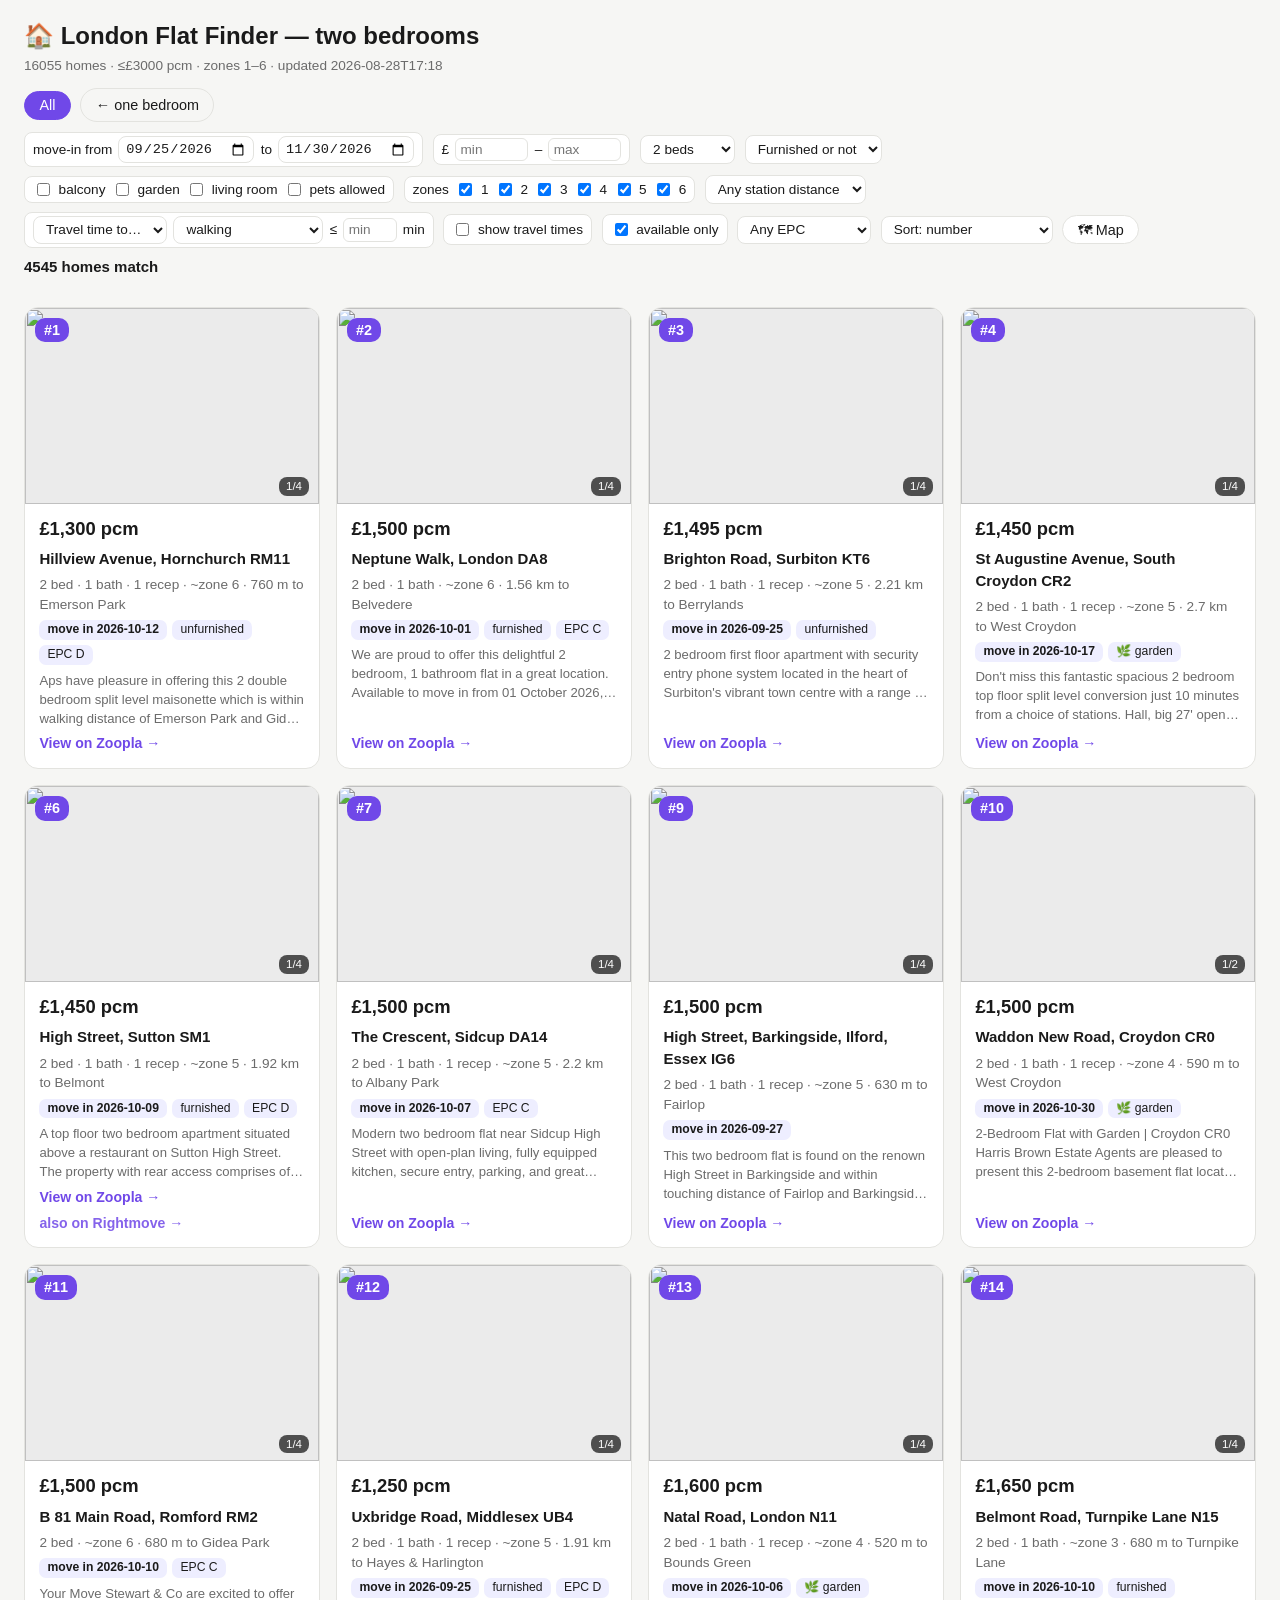
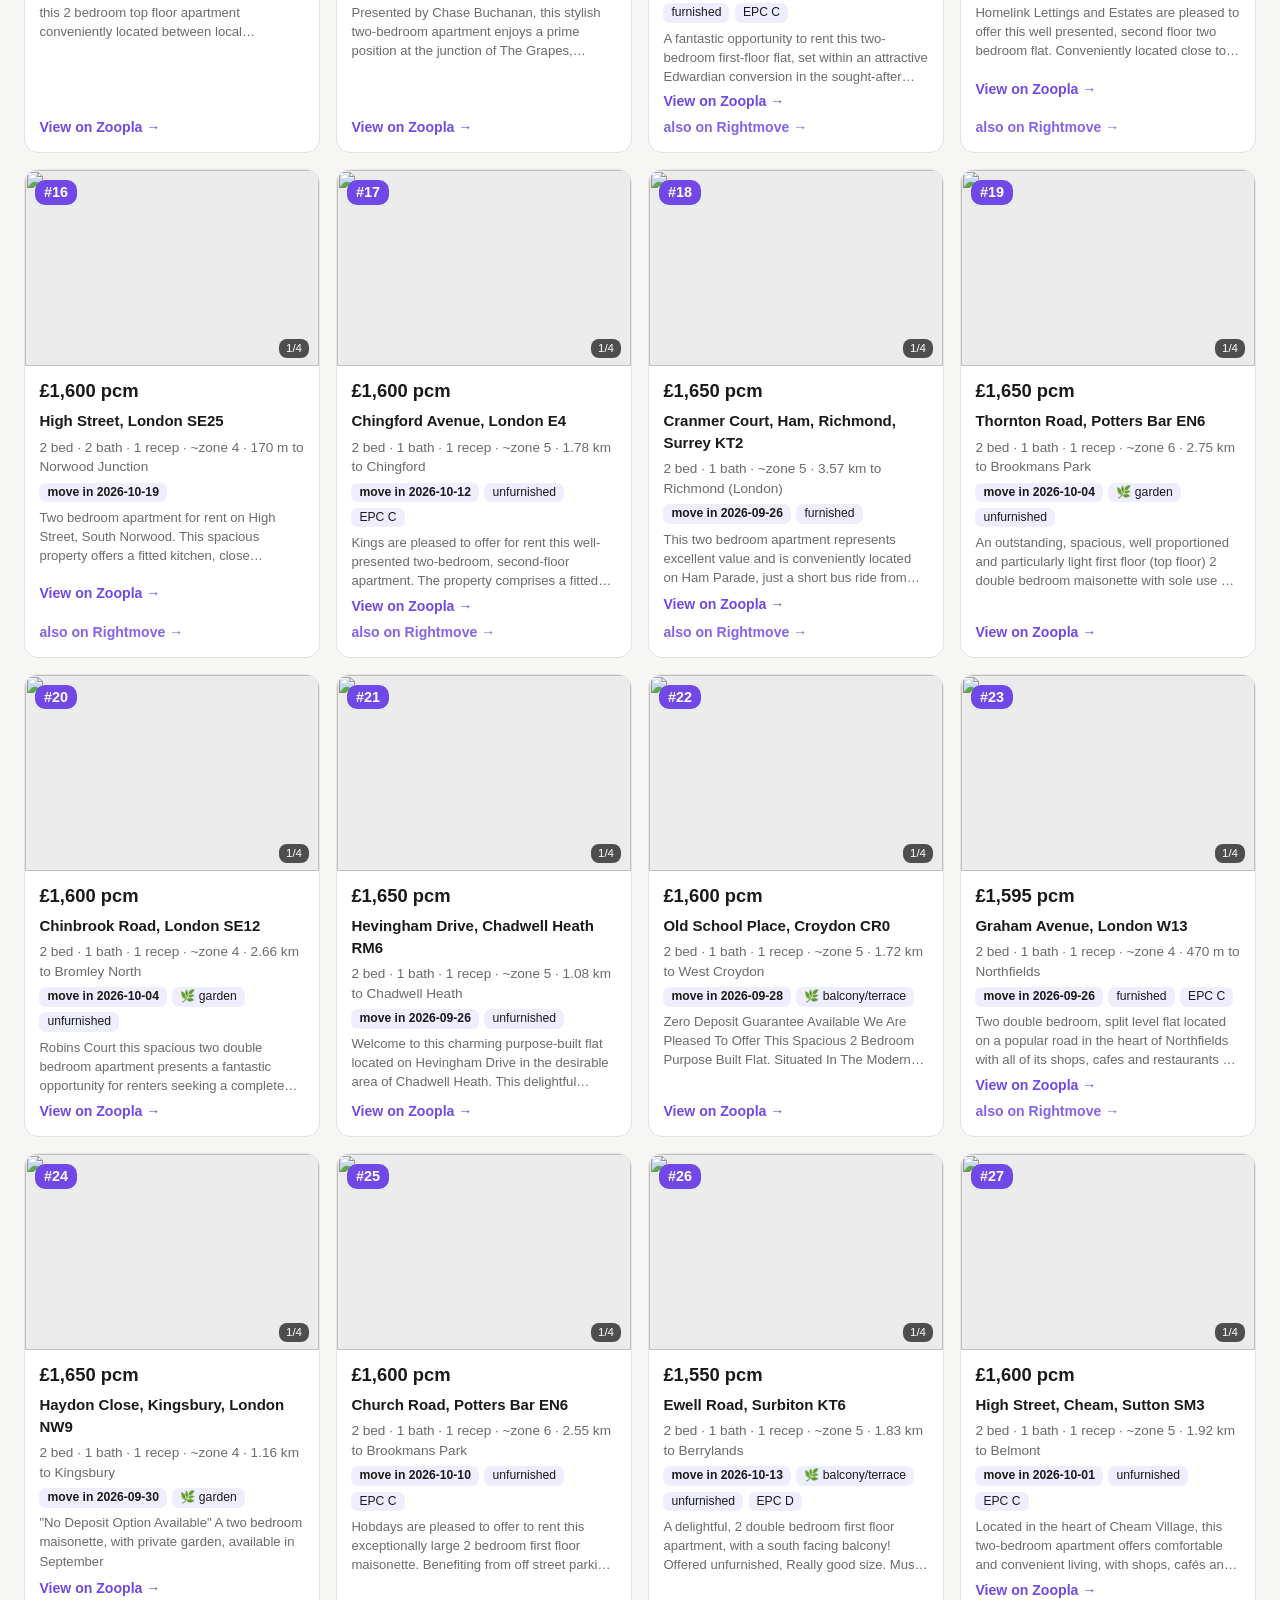
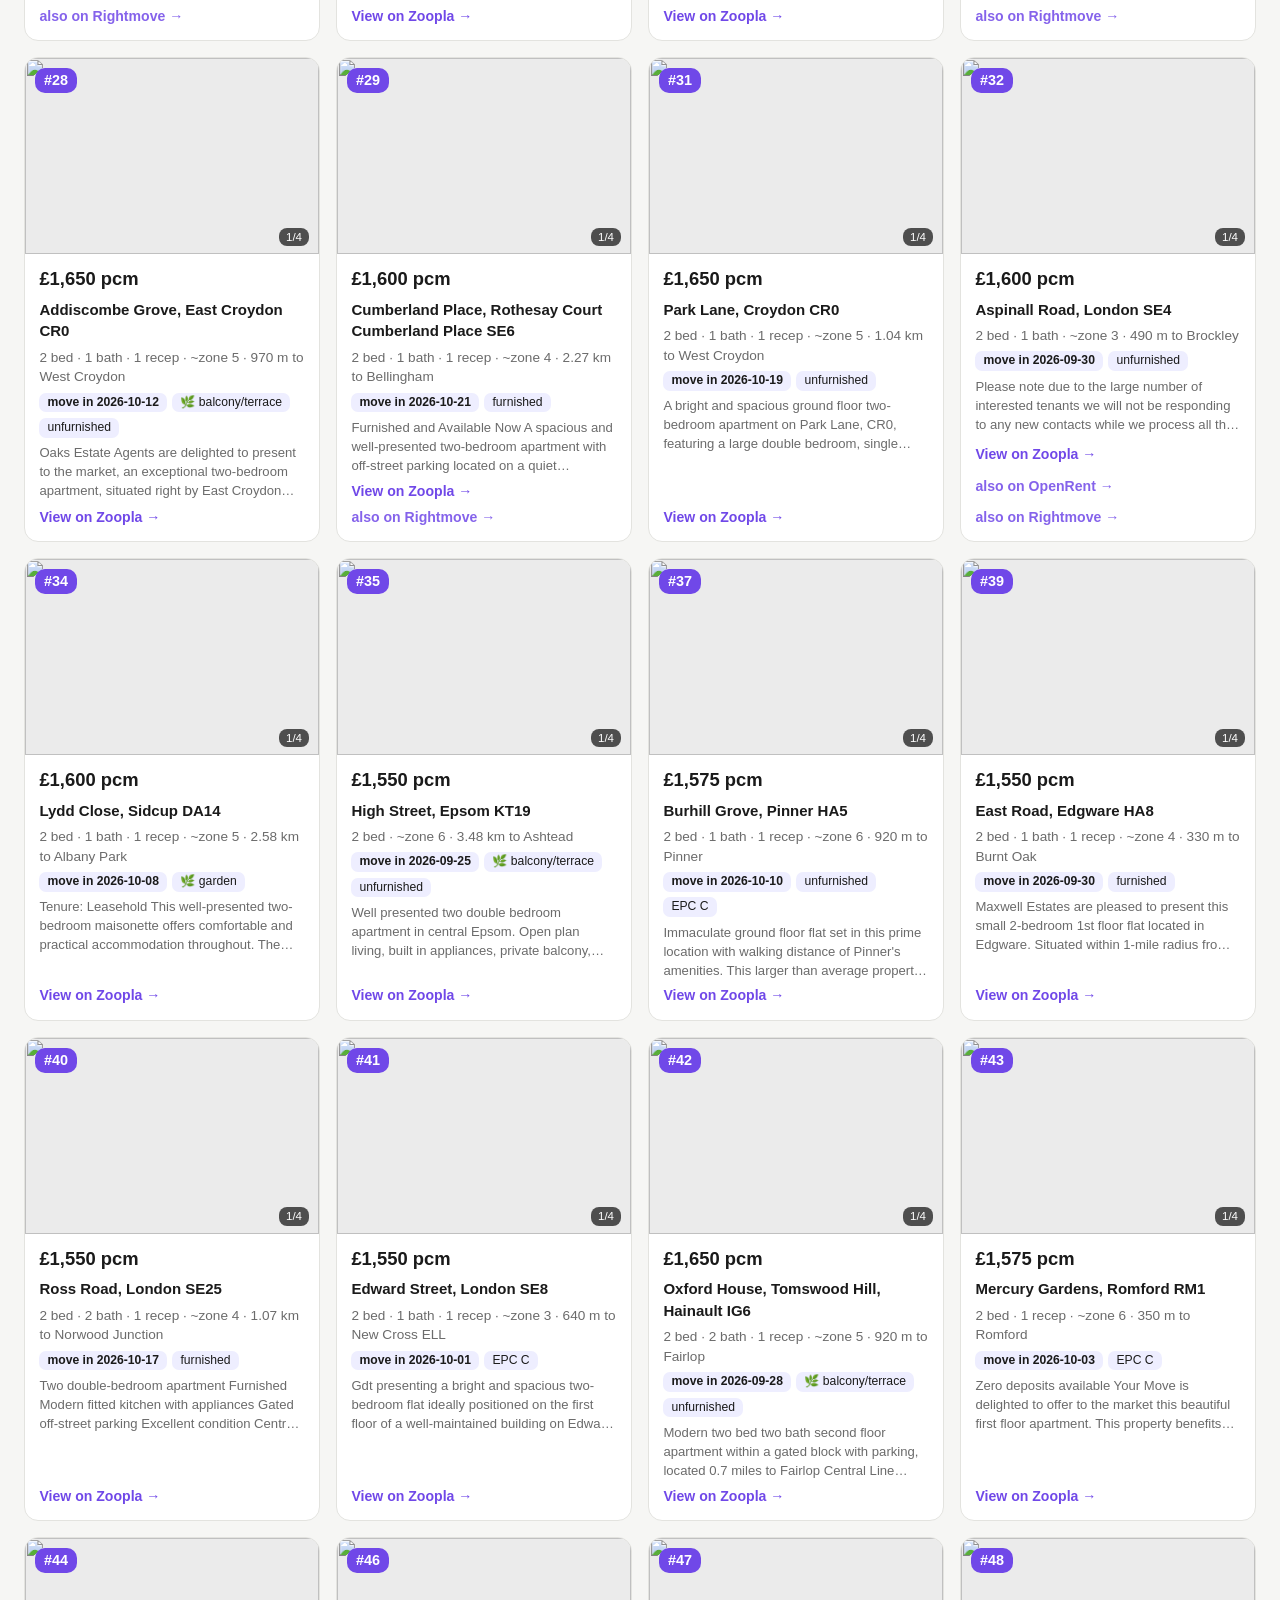
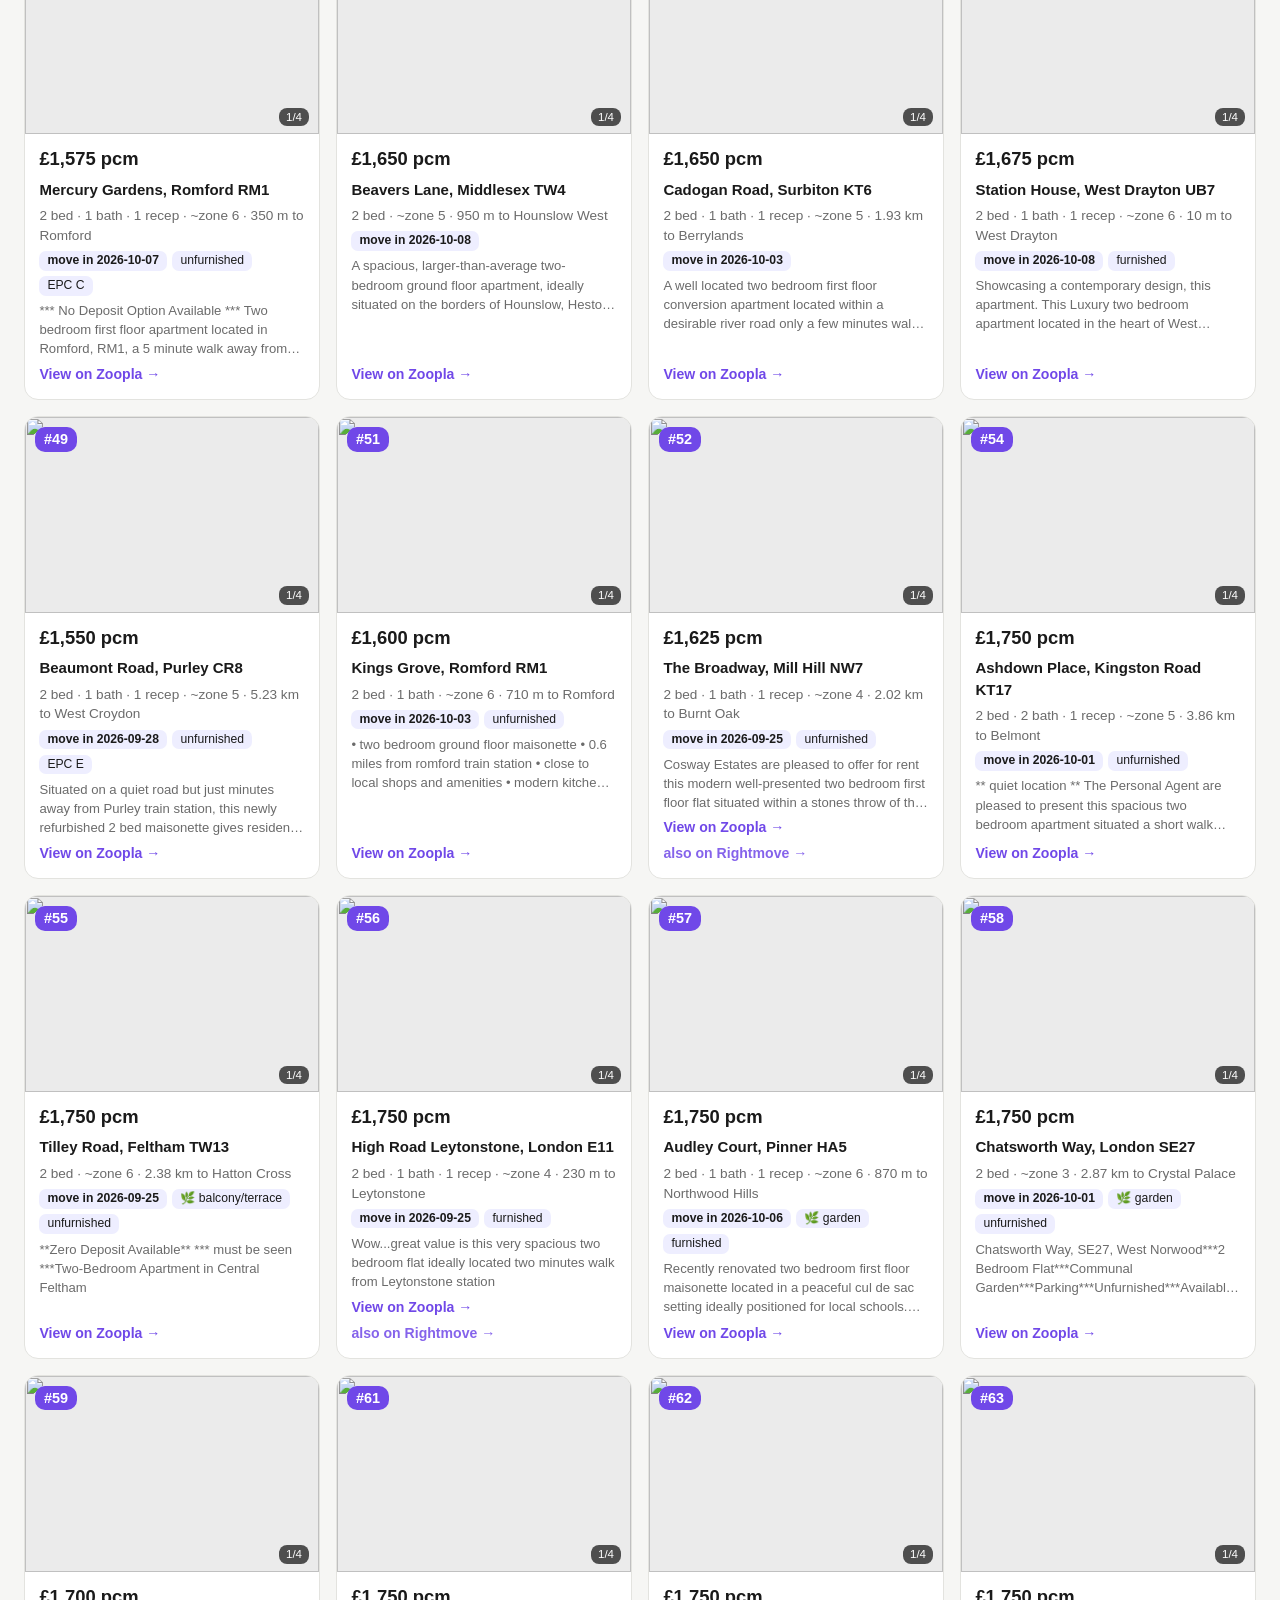
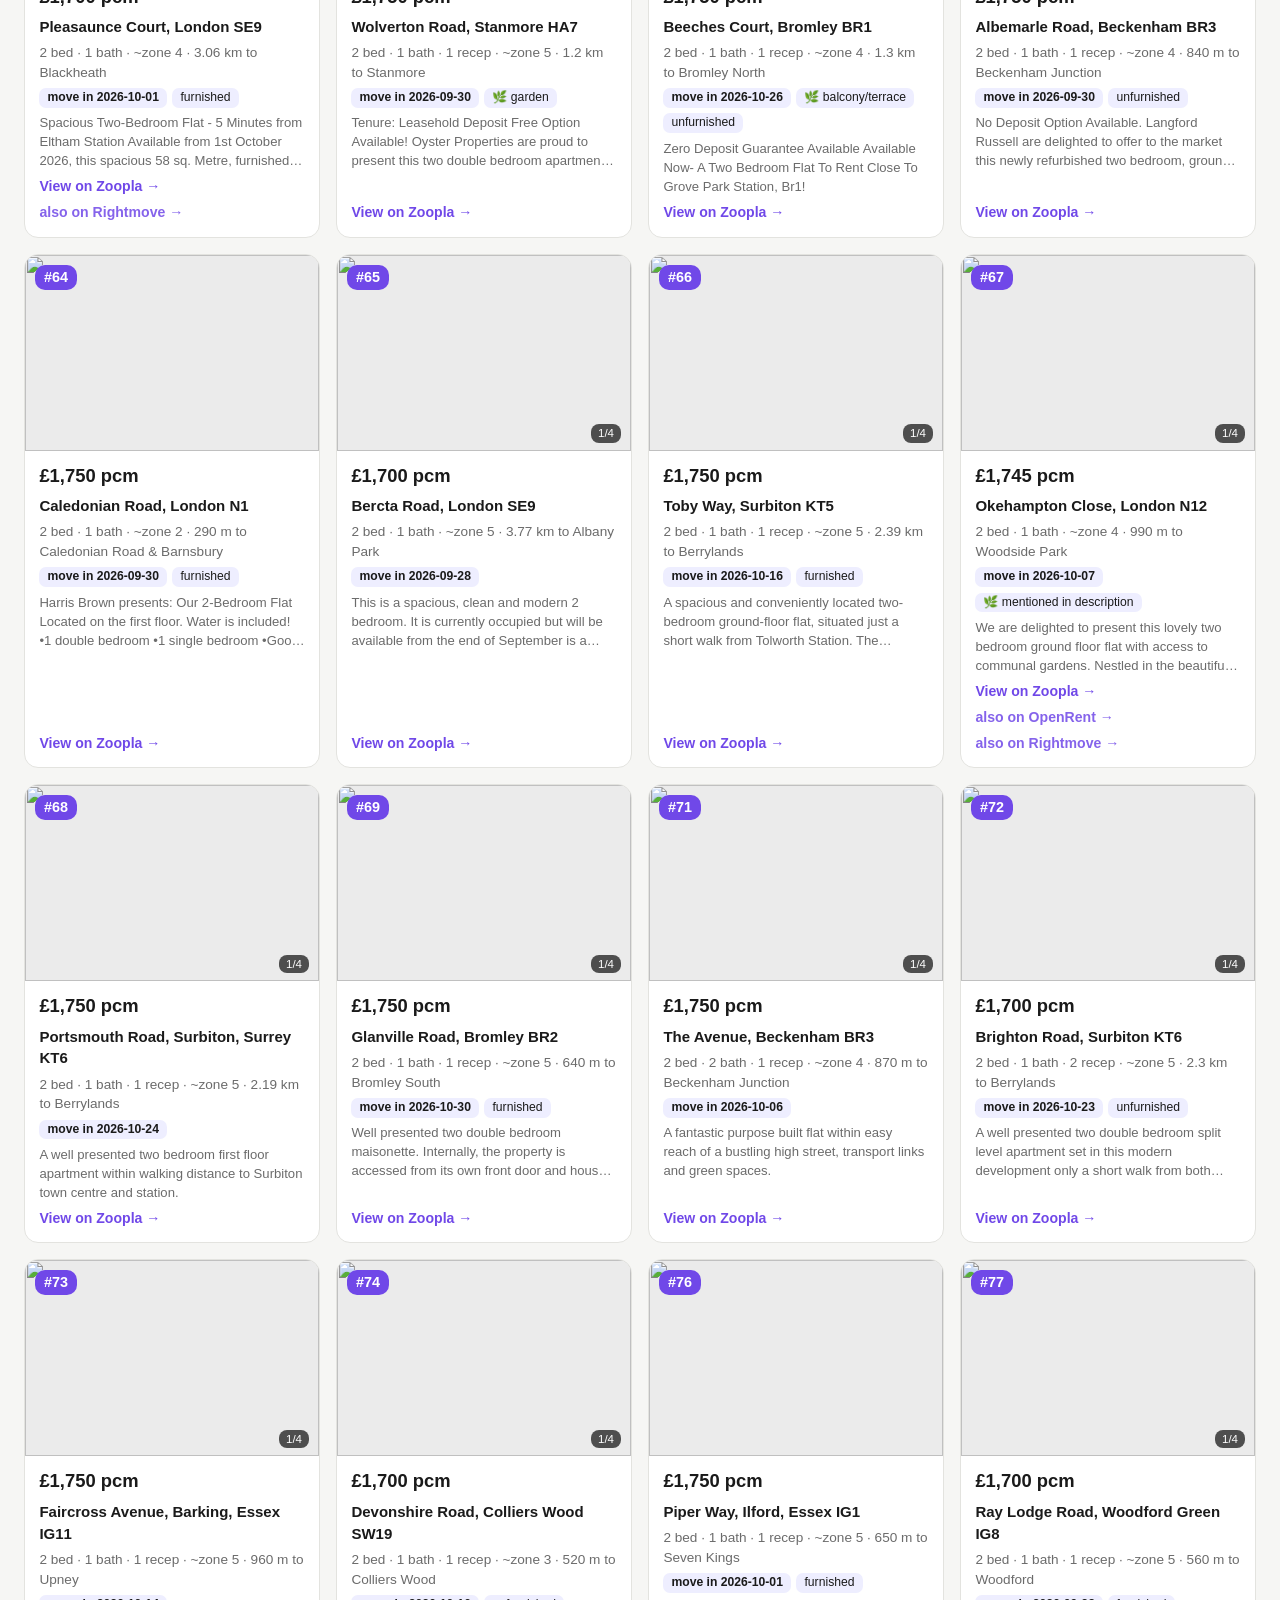
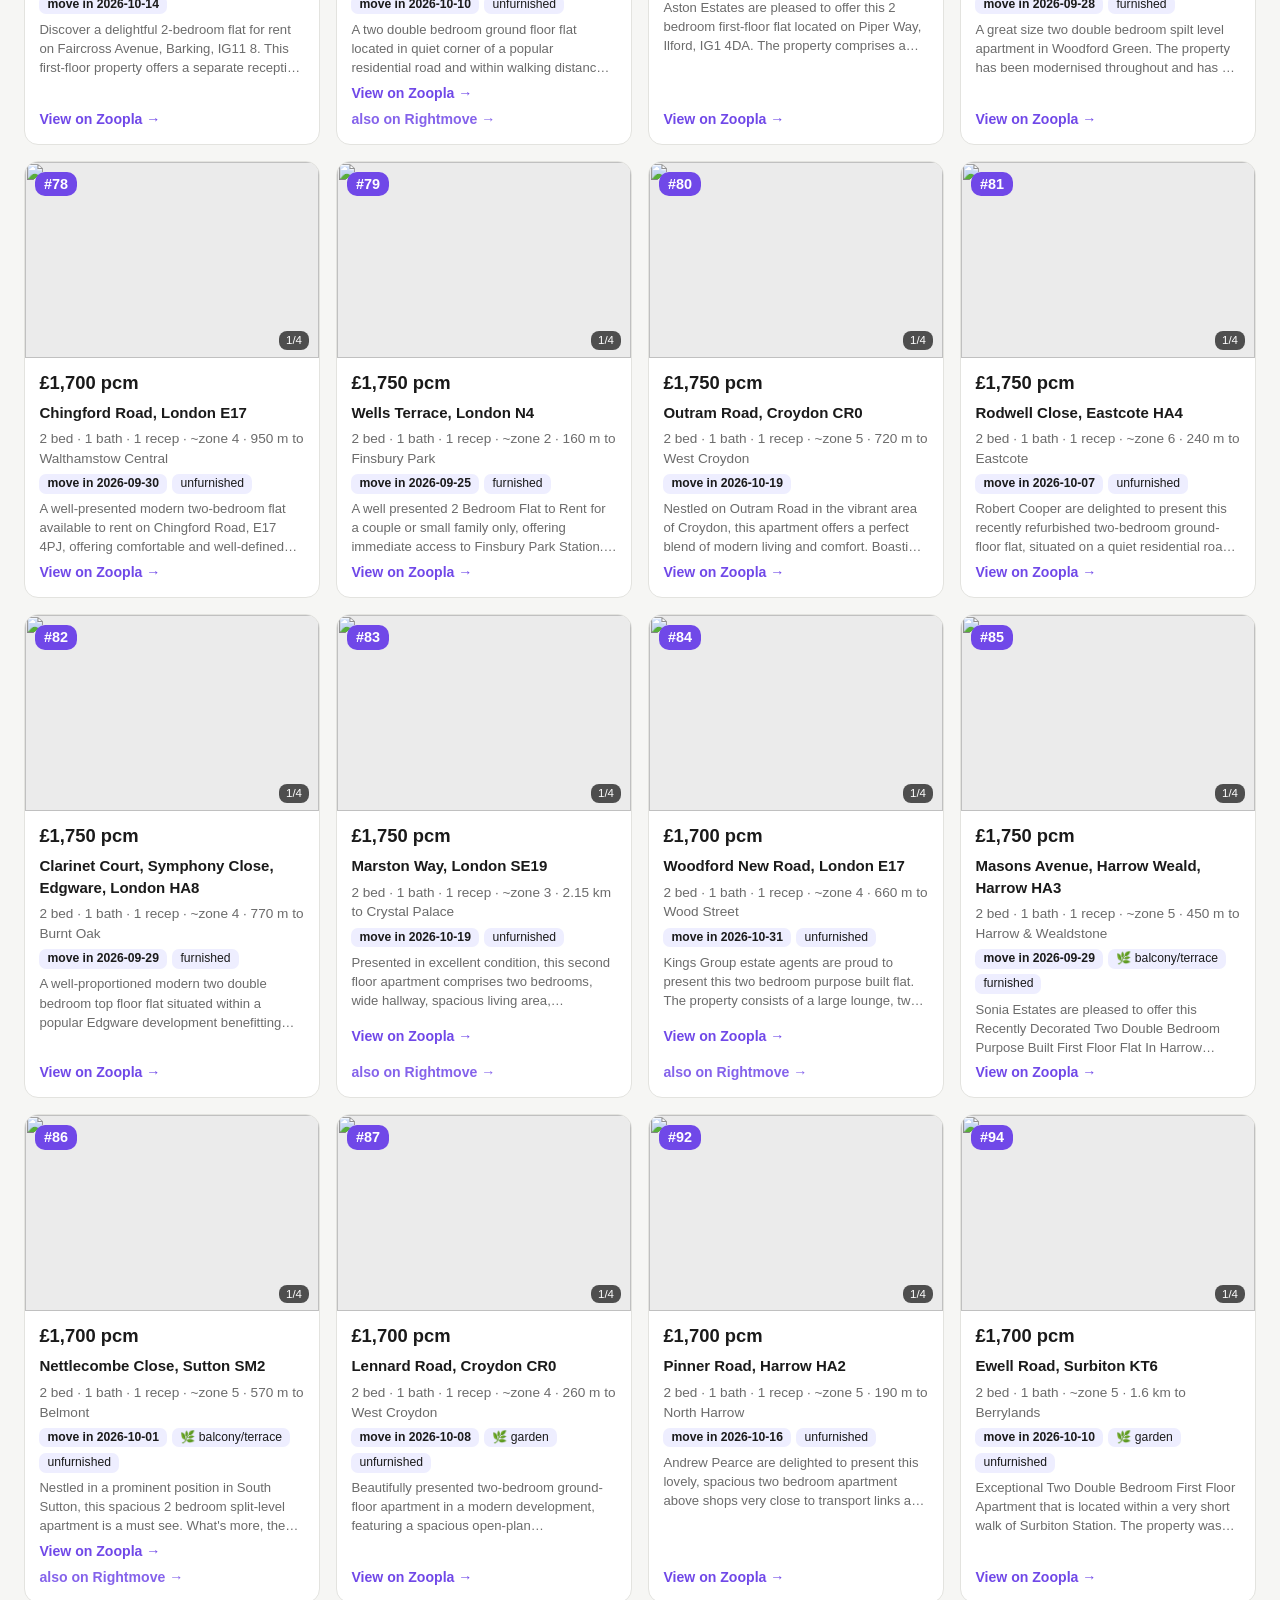
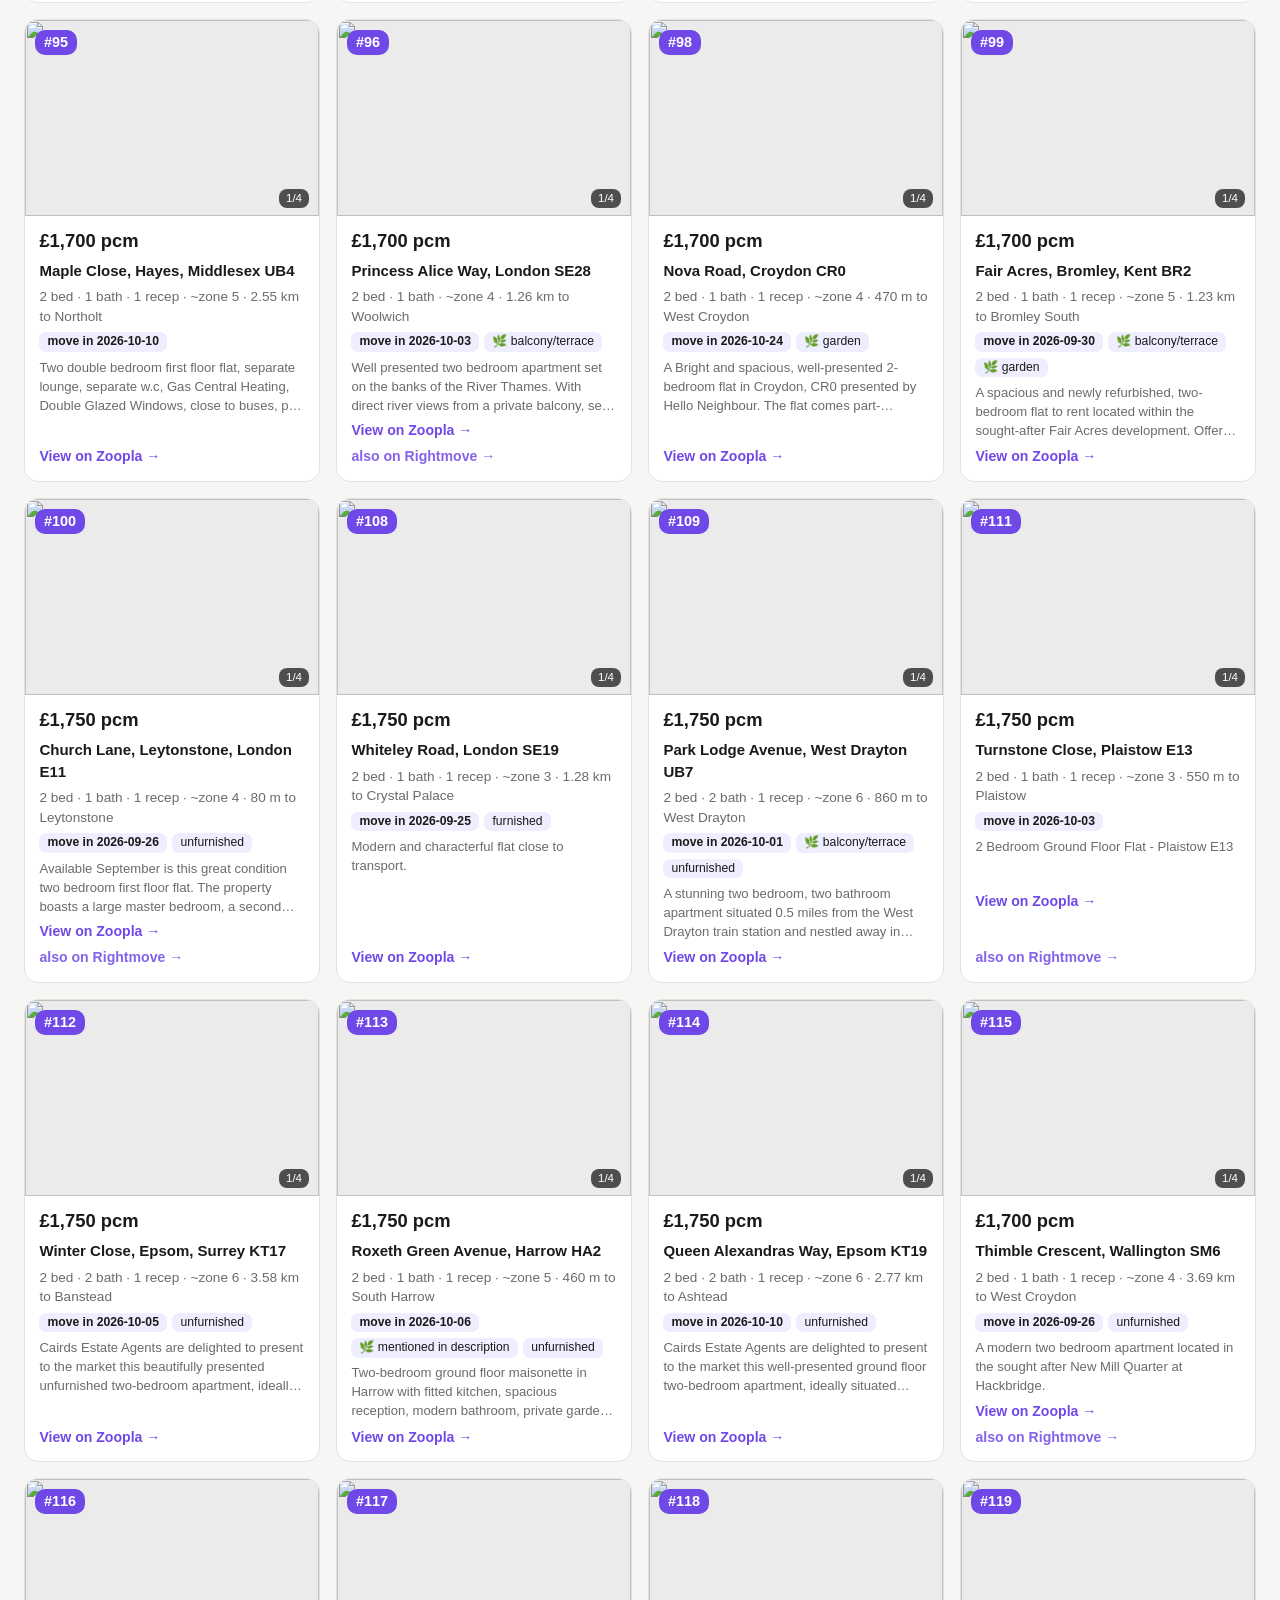
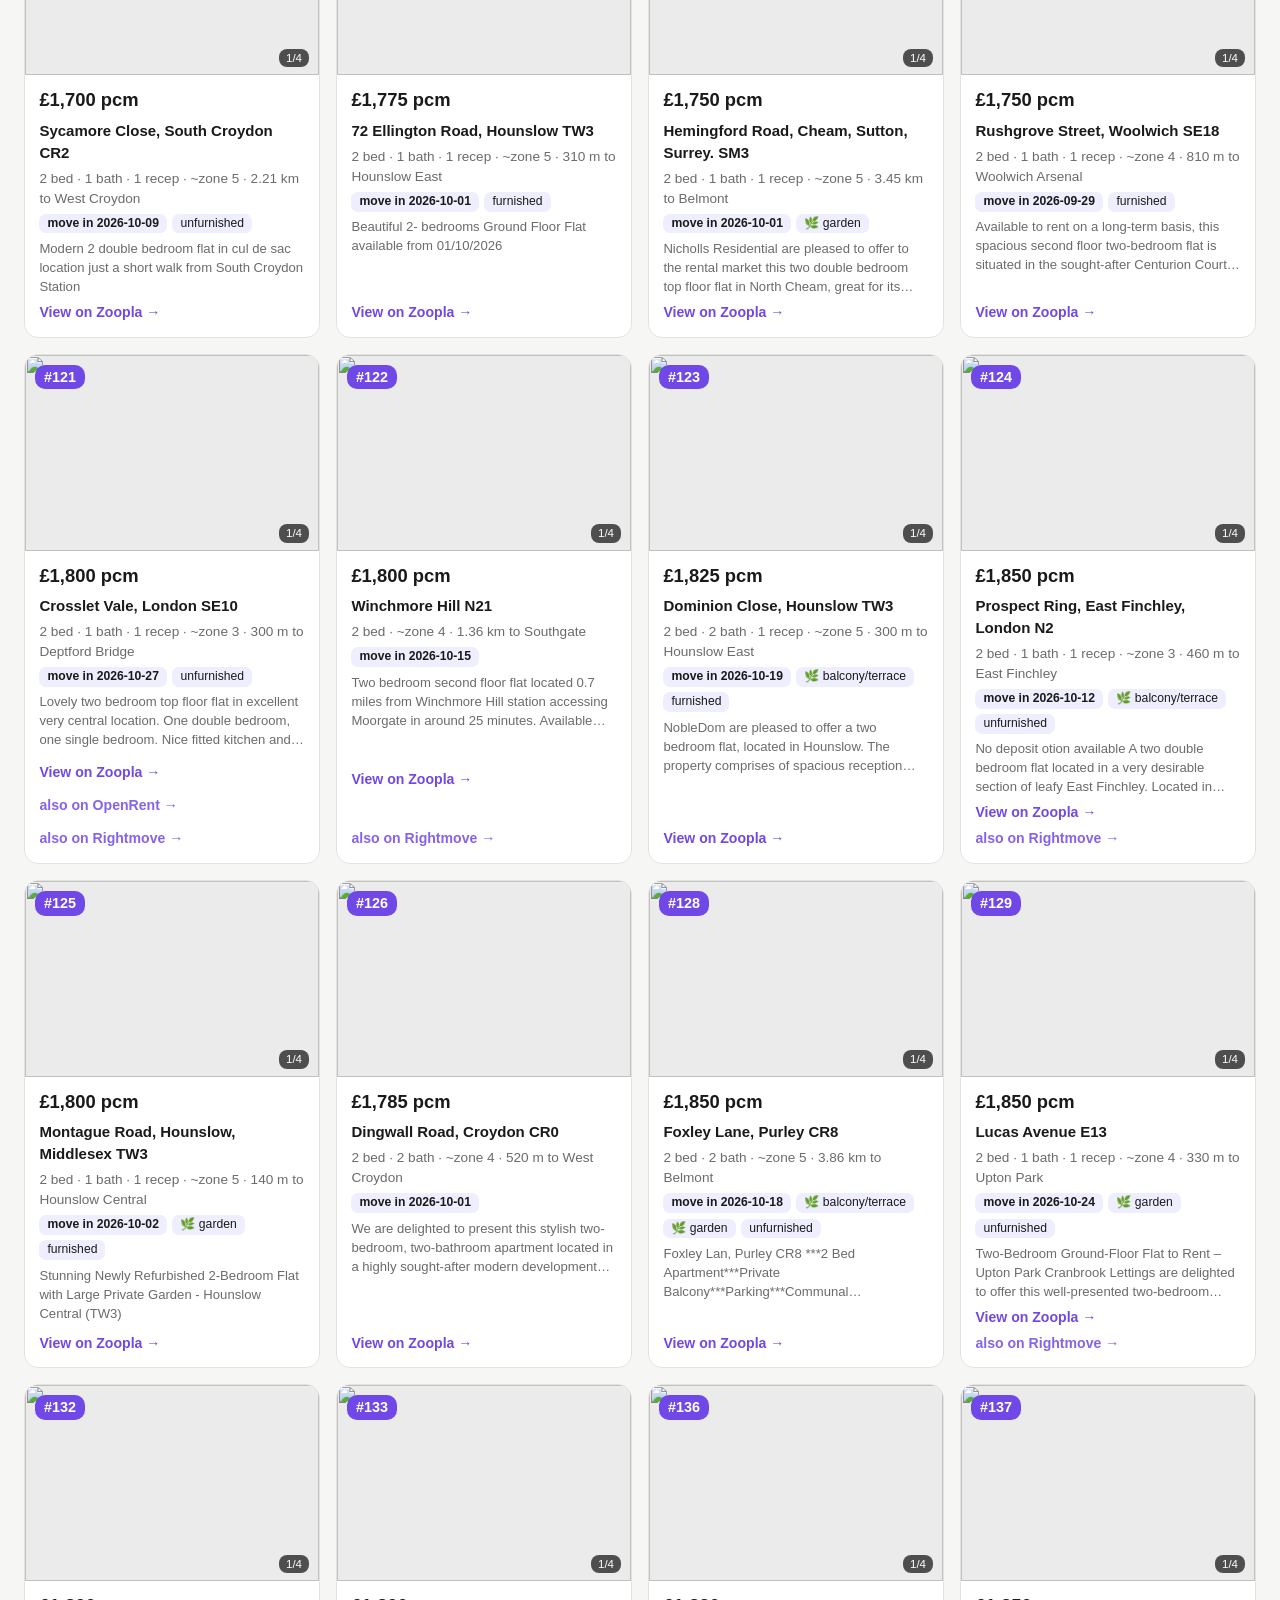
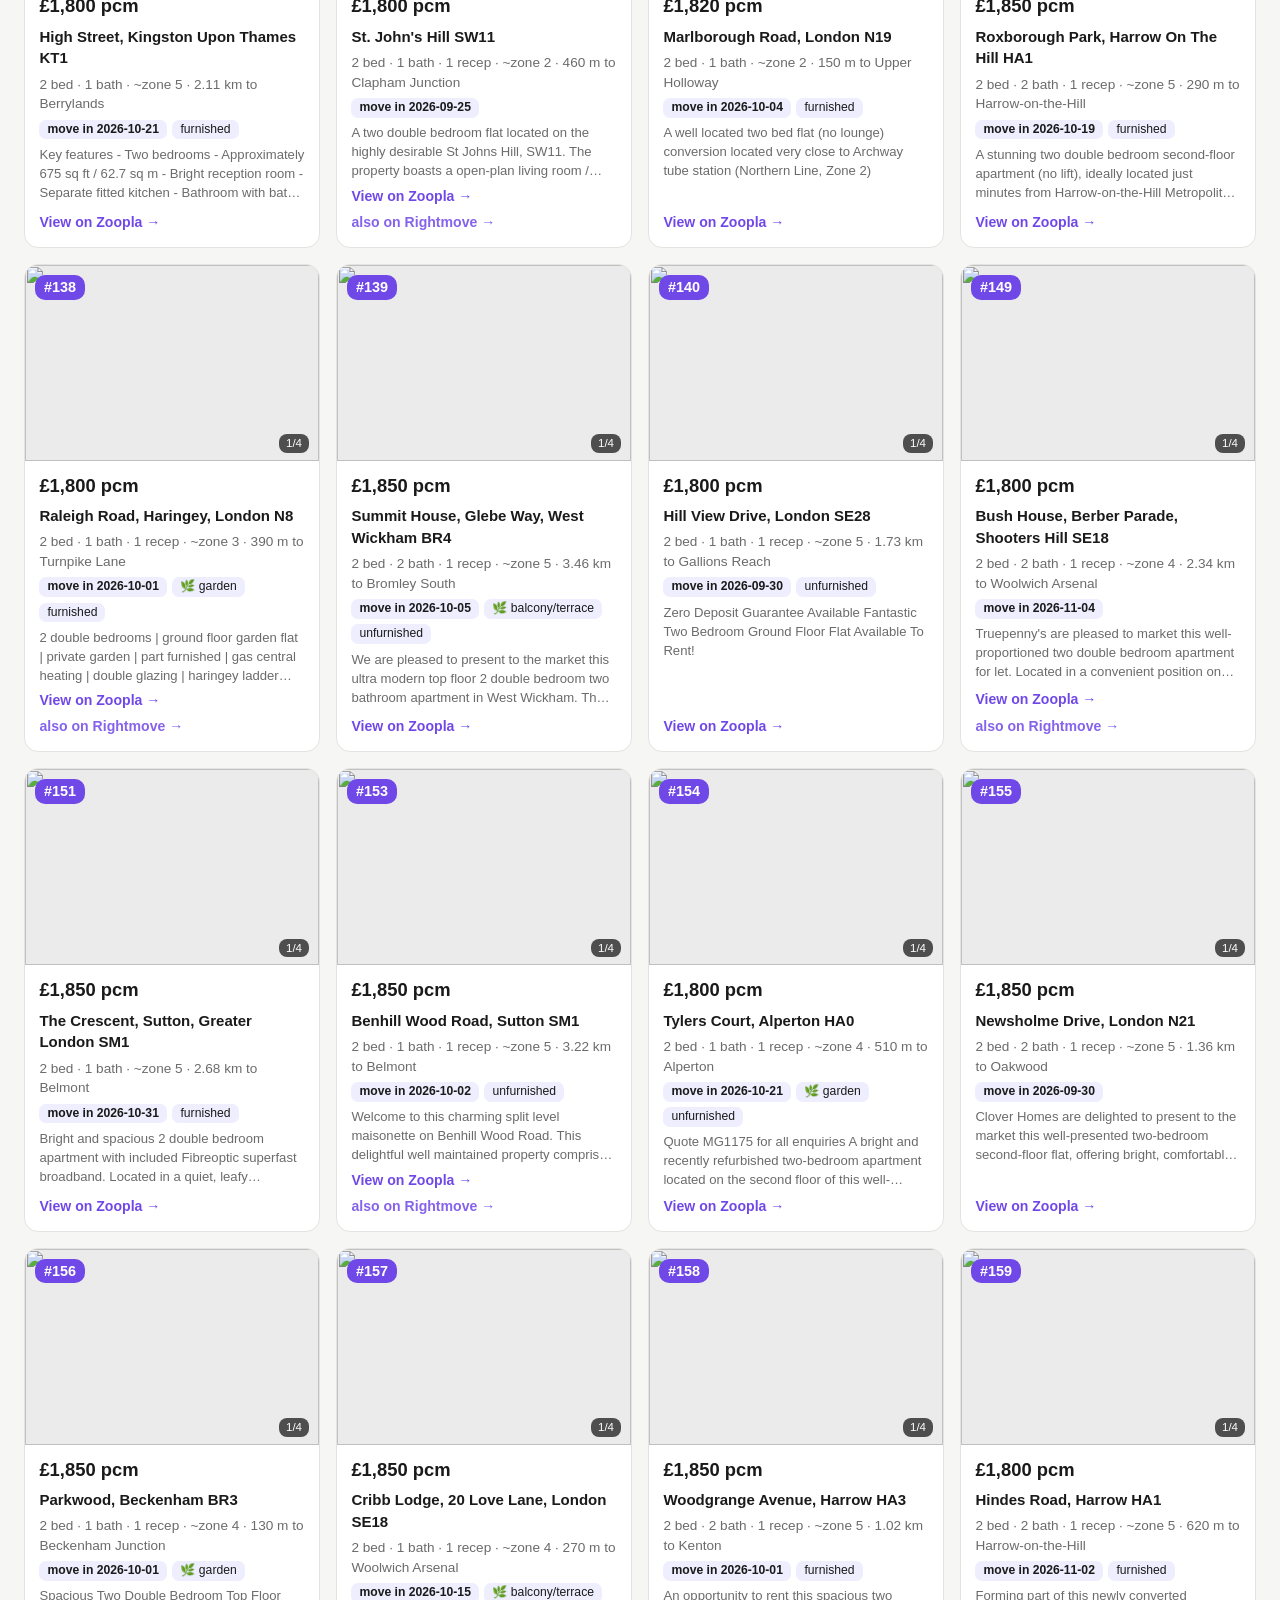
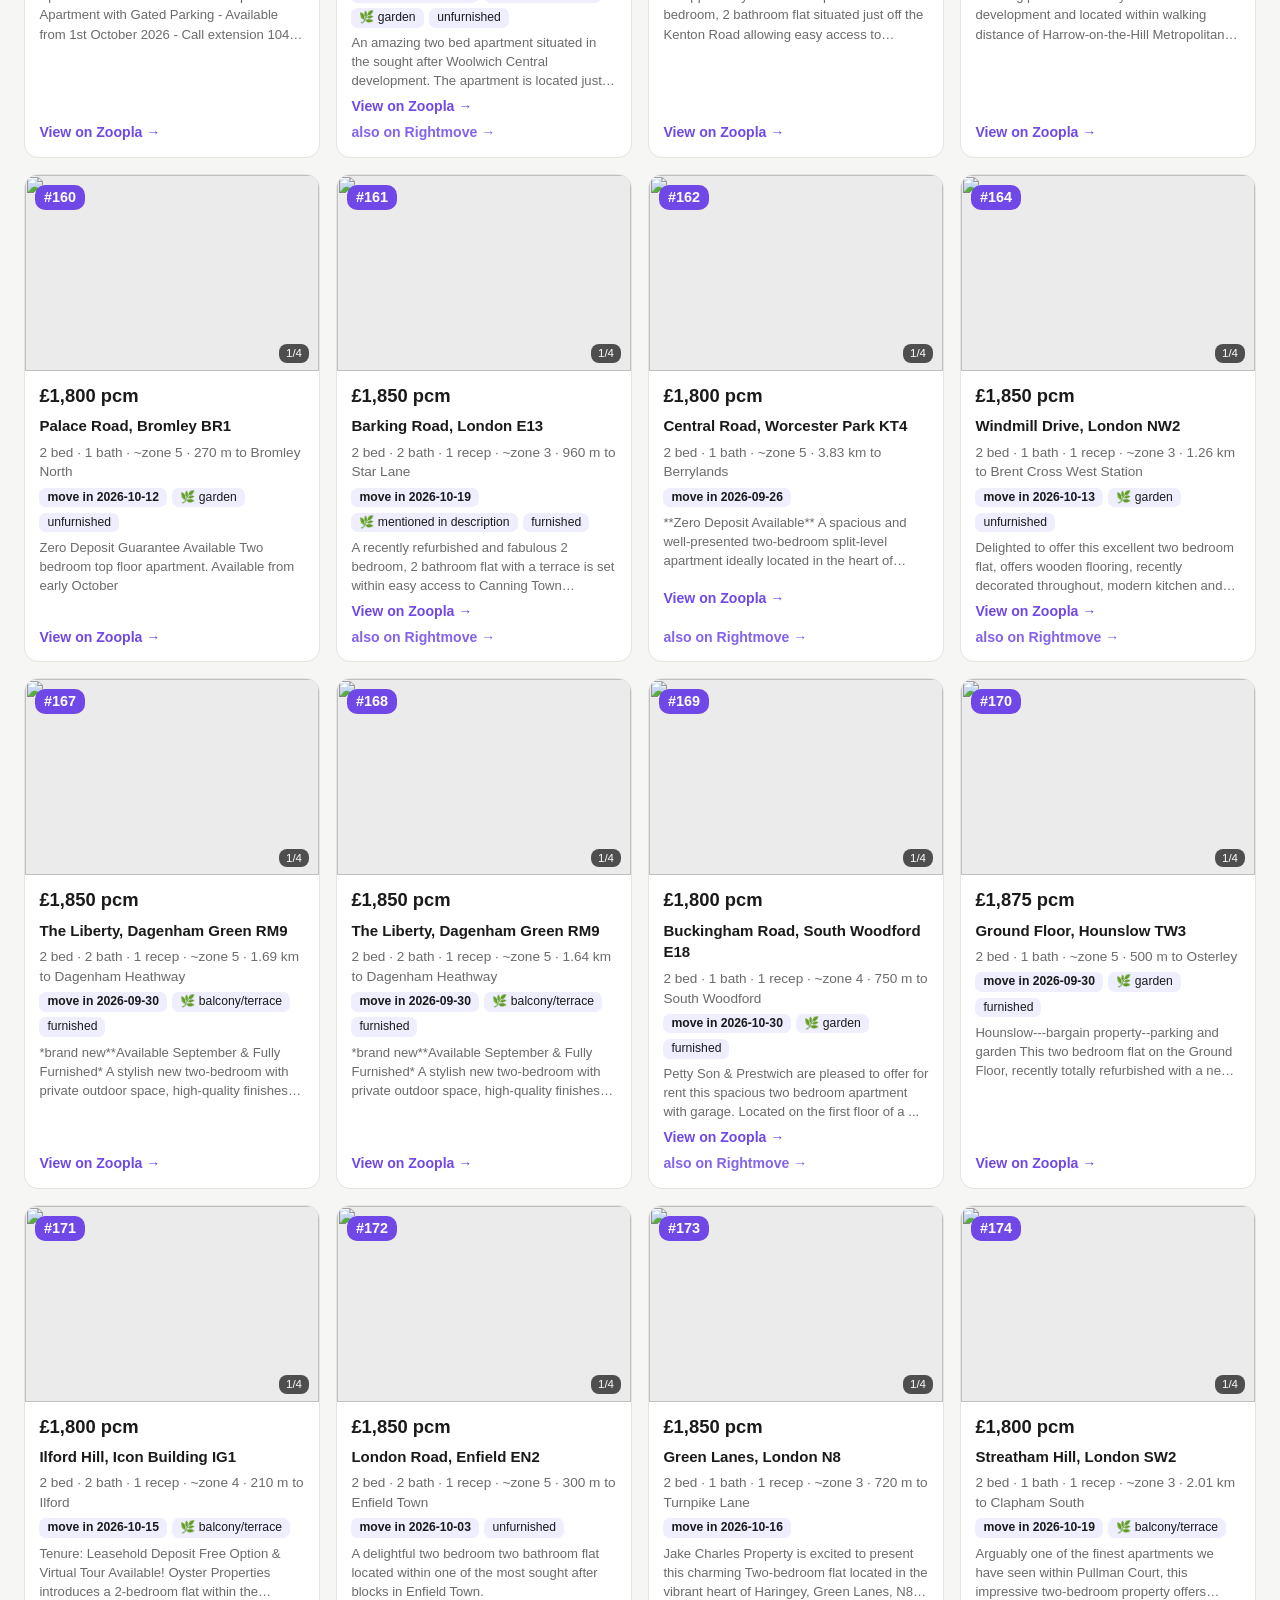
==== docs/two/index.html @ 037cc7b1 "One-bedroom page as main view, two-bedroom under /two; twice-weekly digest workflow" ====
<!doctype html>
<html lang="en">
<head>
<meta charset="utf-8">
<meta name="viewport" content="width=device-width, initial-scale=1">
<title>Flat Finder</title>
<link rel="stylesheet" href="https://unpkg.com/leaflet@1.9.4/dist/leaflet.css">
<link rel="stylesheet" href="https://unpkg.com/leaflet.markercluster@1.5.3/dist/MarkerCluster.css">
<link rel="stylesheet" href="https://unpkg.com/leaflet.markercluster@1.5.3/dist/MarkerCluster.Default.css">
<link rel="stylesheet" href="../style.css?v=7">
<link id="favicon" rel="icon" href="data:image/svg+xml,<svg xmlns='http://www.w3.org/2000/svg' viewBox='0 0 100 100'><text y='.9em' font-size='90'>🏠</text></svg>">
</head>
<body>
<header>
  <h1 id="title"></h1>
  <p id="meta"></p>
  <nav id="tabs">
    <button class="tab active" data-tab="all">All</button>
    <button class="tab" data-tab="liked">❤️ Liked</button>
    <select id="likedBy" hidden></select>
  </nav>
  <div class="filters">
    <span class="group">
      <label class="chk">move-in from <input type="date" id="from"></label>
      <label class="chk">to <input type="date" id="to" title="Leave empty for no end date"></label>
    </span>
    <span class="group">
      <label class="chk">£ <input type="number" id="pmin" placeholder="min" min="0" step="50"></label>
      <label class="chk">– <input type="number" id="pmax" placeholder="max" min="0" step="50"></label>
    </span>
    <select id="beds"></select>
    <select id="furnished">
      <option value="any">Furnished or not</option>
      <option value="furnished">Furnished</option>
      <option value="unfurnished">Unfurnished</option>
    </select>
    <span class="group" title="Tick to require; none ticked = show all">
      <label class="chk"><input type="checkbox" id="fBalcony"> balcony</label>
      <label class="chk"><input type="checkbox" id="fGarden"> garden</label>
      <label class="chk"><input type="checkbox" id="fLiving"> living room</label>
      <label class="chk"><input type="checkbox" id="fPets"> pets allowed</label>
    </span>
    <span class="group" id="zones"></span>
    <select id="stationMax">
      <option value="any">Any station distance</option>
      <option value="0.5">≤ 500 m to a station</option>
      <option value="0.8">≤ 800 m to a station</option>
      <option value="1.2">≤ 1.2 km to a station</option>
    </select>
    <span class="group" title="Estimated door-to-door times">
      <select id="ttDest"><option value="">Travel time to…</option></select>
      <select id="ttMode"></select>
      <label class="chk">≤ <input type="number" id="ttMax" placeholder="min" min="5" step="5" style="width:3.4rem"> min</label>
    </span>
    <label class="chk"><input type="checkbox" id="showTT"> show travel times</label>
    <label class="chk"><input type="checkbox" id="availOnly" checked> available only</label>
    <select id="epcMin" hidden>
      <option value="any">Any EPC</option>
      <option value="C">EPC C or better</option>
      <option value="B">EPC B or better</option>
    </select>
    <select id="sort">
      <option value="num">Sort: number</option>
      <option value="priceAsc">Sort: price low → high</option>
      <option value="priceDesc">Sort: price high → low</option>
      <option value="available">Sort: move-in date</option>
      <option value="station">Sort: closest to station</option>
      <option value="zone">Sort: most central</option>
    </select>
    <button id="viewToggle">🗺 Map</button>
  </div>
  <p id="count"></p>
</header>

<div id="map" hidden style="min-height:440px"></div>
<main id="grid"></main>
<p id="empty" hidden>Nothing matches these filters.</p>

<dialog id="whoDialog">
  <h2>Who's liking this?</h2>
  <menu id="whoButtons"></menu>
</dialog>

<script src="https://unpkg.com/leaflet@1.9.4/dist/leaflet.js"></script>
<script src="https://unpkg.com/leaflet.markercluster@1.5.3/dist/leaflet.markercluster.js"></script>
<script src="https://cdn.jsdelivr.net/npm/@supabase/supabase-js@2/dist/umd/supabase.min.js"></script>
<script>
window.VIEW = {
  key: "london", title: "London Flat Finder — two bedrooms", emoji: "🏠",
  data: "../data.json",
  people: ["Rehan", "Clara"],
  beds_options: [["2", "2 beds"], ["1", "1 bed"], ["0", "Studio"], ["3", "3+ beds"], ["any", "Any beds"]],
  beds_default: "2",
  links: [["← one bedroom", "../"]]
};
</script>
<script src="../app.js?v=7"></script>
</body>
</html>
---- docs/style.css ----
:root {
  --bg: #f6f6f4; --card: #ffffff; --text: #1a1a1a; --muted: #6b6b6b;
  --accent: #7048e8; --badge: #eef; --border: #e3e3df;
  --new: #0a7d33;
}
@media (prefers-color-scheme: dark) {
  :root {
    --bg: #17171a; --card: #222226; --text: #ececec; --muted: #9a9aa2;
    --accent: #a58bff; --badge: #2c2c3a; --border: #333338;
    --new: #4ade80;
  }
}
* { box-sizing: border-box; }
body { margin: 0; background: var(--bg); color: var(--text);
  font: 15px/1.45 -apple-system, "Segoe UI", Roboto, sans-serif; }
header { padding: 1.2rem 1.5rem .8rem; max-width: 1280px; margin: 0 auto; }
h1 { margin: 0 0 .1rem; font-size: 1.5rem; }
#meta { margin: 0 0 .8rem; color: var(--muted); font-size: .85rem; }
nav { display: flex; gap: .6rem; align-items: center; flex-wrap: wrap; }
.spacer { flex: 1; }
.tab { background: none; border: 1px solid var(--border); border-radius: 999px;
  padding: .35rem .9rem; font-size: .9rem; cursor: pointer; color: var(--text); }
.tab.active { background: var(--accent); border-color: var(--accent); color: #fff; }
select, .chk { font-size: .85rem; color: var(--text); background: var(--card);
  border: 1px solid var(--border); border-radius: 8px; padding: .3rem .5rem; }
.chk { display: inline-flex; align-items: center; gap: .35rem; }
#whoami { border: 1px solid var(--border); background: var(--card); color: var(--text);
  border-radius: 999px; padding: .35rem .8rem; cursor: pointer; font-size: .85rem; }

main { display: grid; grid-template-columns: repeat(auto-fill, minmax(290px, 1fr));
  gap: 1rem; padding: 1rem 1.5rem 3rem; max-width: 1280px; margin: 0 auto; }
#empty { text-align: center; color: var(--muted); padding: 3rem; }

.card { background: var(--card); border: 1px solid var(--border); border-radius: 14px;
  overflow: hidden; display: flex; flex-direction: column; position: relative; }
.photo { position: relative; aspect-ratio: 3/2; background: #00000014; }
.photo img { position: absolute; inset: 0; width: 100%; height: 100%; object-fit: cover; display: block; }
.photo .navbtn { position: absolute; top: 50%; transform: translateY(-50%);
  background: #000a; color: #fff; border: 0; border-radius: 50%;
  width: 30px; height: 30px; cursor: pointer; font-size: 14px; opacity: 0;
  transition: opacity .15s; }
.photo:hover .navbtn { opacity: 1; }
.navbtn.prev { left: 8px; } .navbtn.next { right: 8px; }
.count { position: absolute; bottom: 8px; right: 10px; background: #000a; color: #fff;
  font-size: .72rem; border-radius: 8px; padding: 1px 7px; }

.num { position: absolute; top: 10px; left: 10px; z-index: 2; background: var(--accent);
  color: #fff; font-weight: 700; border-radius: 10px; padding: 2px 9px; font-size: .9rem; }
.newflag { position: absolute; top: 10px; left: 64px; z-index: 2; background: var(--new);
  color: #fff; border-radius: 10px; padding: 2px 8px; font-size: .75rem; font-weight: 600; }

.body { padding: .75rem .9rem .9rem; display: flex; flex-direction: column; gap: .35rem; flex: 1; }
.price { font-size: 1.15rem; font-weight: 700; }
.addr { font-weight: 600; }
.specs { color: var(--muted); font-size: .85rem; }
.badges { display: flex; gap: .35rem; flex-wrap: wrap; }
.badge { background: var(--badge); border-radius: 7px; padding: 1px 8px; font-size: .76rem; }
.badge.avail { font-weight: 600; }
.summary { color: var(--muted); font-size: .82rem; display: -webkit-box;
  -webkit-line-clamp: 3; -webkit-box-orient: vertical; overflow: hidden; }
.card a.zlink { margin-top: auto; text-decoration: none; color: var(--accent);
  font-weight: 600; font-size: .88rem; }

dialog { border: 1px solid var(--border); border-radius: 14px; background: var(--card);
  color: var(--text); max-width: 26rem; padding: 1.2rem 1.4rem; }
dialog::backdrop { background: #0008; }
dialog h2 { font-size: 1rem; margin: .6rem 0 .2rem; }
dialog p { font-size: .85rem; color: var(--muted); margin: .2rem 0 .5rem; }
dialog input { width: 100%; padding: .45rem .6rem; border-radius: 8px;
  border: 1px solid var(--border); background: var(--bg); color: var(--text); }
dialog menu { display: flex; justify-content: flex-end; gap: .5rem; padding: 0; margin: 1rem 0 0; }
dialog button { border-radius: 8px; border: 1px solid var(--border); background: var(--bg);
  color: var(--text); padding: .4rem .9rem; cursor: pointer; }
dialog #setupSave { background: var(--accent); color: #fff; border-color: var(--accent); }
.more { grid-column: 1 / -1; margin: .5rem auto; padding: .55rem 1.6rem; font-size: .95rem;
  border-radius: 999px; border: 1px solid var(--border); background: var(--card);
  color: var(--text); cursor: pointer; }
.toast { position: fixed; bottom: 18px; left: 50%; transform: translateX(-50%);
  background: #000c; color: #fff; padding: .5rem 1rem; border-radius: 10px;
  font-size: .85rem; z-index: 10; }
input[type="date"] { background: var(--card); color: var(--text); border: 1px solid var(--border);
  border-radius: 8px; padding: .25rem .4rem; font-size: .85rem; color-scheme: light dark; }
.filters { display: flex; gap: .5rem .6rem; align-items: center; flex-wrap: wrap; }
.group { display: inline-flex; gap: .4rem; align-items: center; font-size: .85rem;
  background: var(--card); border: 1px solid var(--border); border-radius: 8px; padding: .18rem .5rem; }
.group .chk { border: 0; background: none; padding: 0; }
input[type="number"] { width: 4.6rem; background: var(--card); color: var(--text);
  border: 1px solid var(--border); border-radius: 6px; padding: .2rem .3rem; font-size: .85rem; }
#count { margin: .5rem 0 0; font-weight: 600; }
#viewToggle { border: 1px solid var(--border); background: var(--card); color: var(--text);
  border-radius: 999px; padding: .35rem .9rem; cursor: pointer; font-size: .9rem; }
#map { height: calc(100vh - 220px); min-height: 420px; max-width: 1280px;
  margin: 1rem auto 2rem; border-radius: 14px; z-index: 0; }
.leaflet-popup-content { font: 13px/1.4 -apple-system, sans-serif; }
.goneflag { position: absolute; top: 10px; left: 64px; z-index: 2; background: #b91c1c;
  color: #fff; border-radius: 10px; padding: 2px 8px; font-size: .72rem; font-weight: 700; }
.card.gone .photo img { filter: grayscale(.9) brightness(.75); }
.heart { position: absolute; top: 8px; right: 8px; z-index: 2; background: #000a;
  border: 0; border-radius: 50%; width: 38px; height: 38px; font-size: 19px;
  cursor: pointer; color: #fff; }
.heart.on { color: #ff5c8a; }
.hearts-by { font-size: .8rem; color: #ff5c8a; }
.tt { display: flex; flex-direction: column; gap: 1px; font-size: .78rem; color: var(--muted);
  background: var(--badge); border-radius: 8px; padding: .3rem .55rem; }
.ttrow b { color: var(--text); font-weight: 600; }
#tabs { display: flex; gap: .6rem; align-items: center; margin-bottom: .6rem; }
#whoDialog { border: 1px solid var(--border); border-radius: 14px; background: var(--card);
  color: var(--text); padding: 1.2rem 1.6rem; }
#whoDialog::backdrop { background: #0008; }
#whoDialog menu { display: flex; gap: .8rem; padding: 0; margin: 1rem 0 0; }
#whoDialog button { border-radius: 10px; border: 1px solid var(--border); background: var(--bg);
  color: var(--text); padding: .6rem 1.6rem; cursor: pointer; font-size: 1rem; }
.badge.src { background: #2563eb22; color: var(--accent); font-weight: 600; }
.zlink.also { font-weight: 400; font-size: .8rem; opacity: .85; }
.badge.pets { background: #16a34a22; color: #15803d; font-weight: 600; }
.badge.nopets { background: #dc262622; color: #b91c1c; }

/* personal (one-bedroom) page: warm cream, same in dark mode */
body.theme-cream, body.theme-cream:root { --bg: #f7f1e6; --card: #fffaf2; --text: #2a2419; --muted: #7a6f5e;
  --accent: #b0651f; --badge: #efe4d2; --border: #e4d8c4; --new: #2f7d32; }
@media (prefers-color-scheme: dark) {
  body.theme-cream { --bg: #f7f1e6; --card: #fffaf2; --text: #2a2419; --muted: #7a6f5e;
    --accent: #b0651f; --badge: #efe4d2; --border: #e4d8c4; --new: #2f7d32; }
}
.tab.link { text-decoration: none; color: var(--text); }
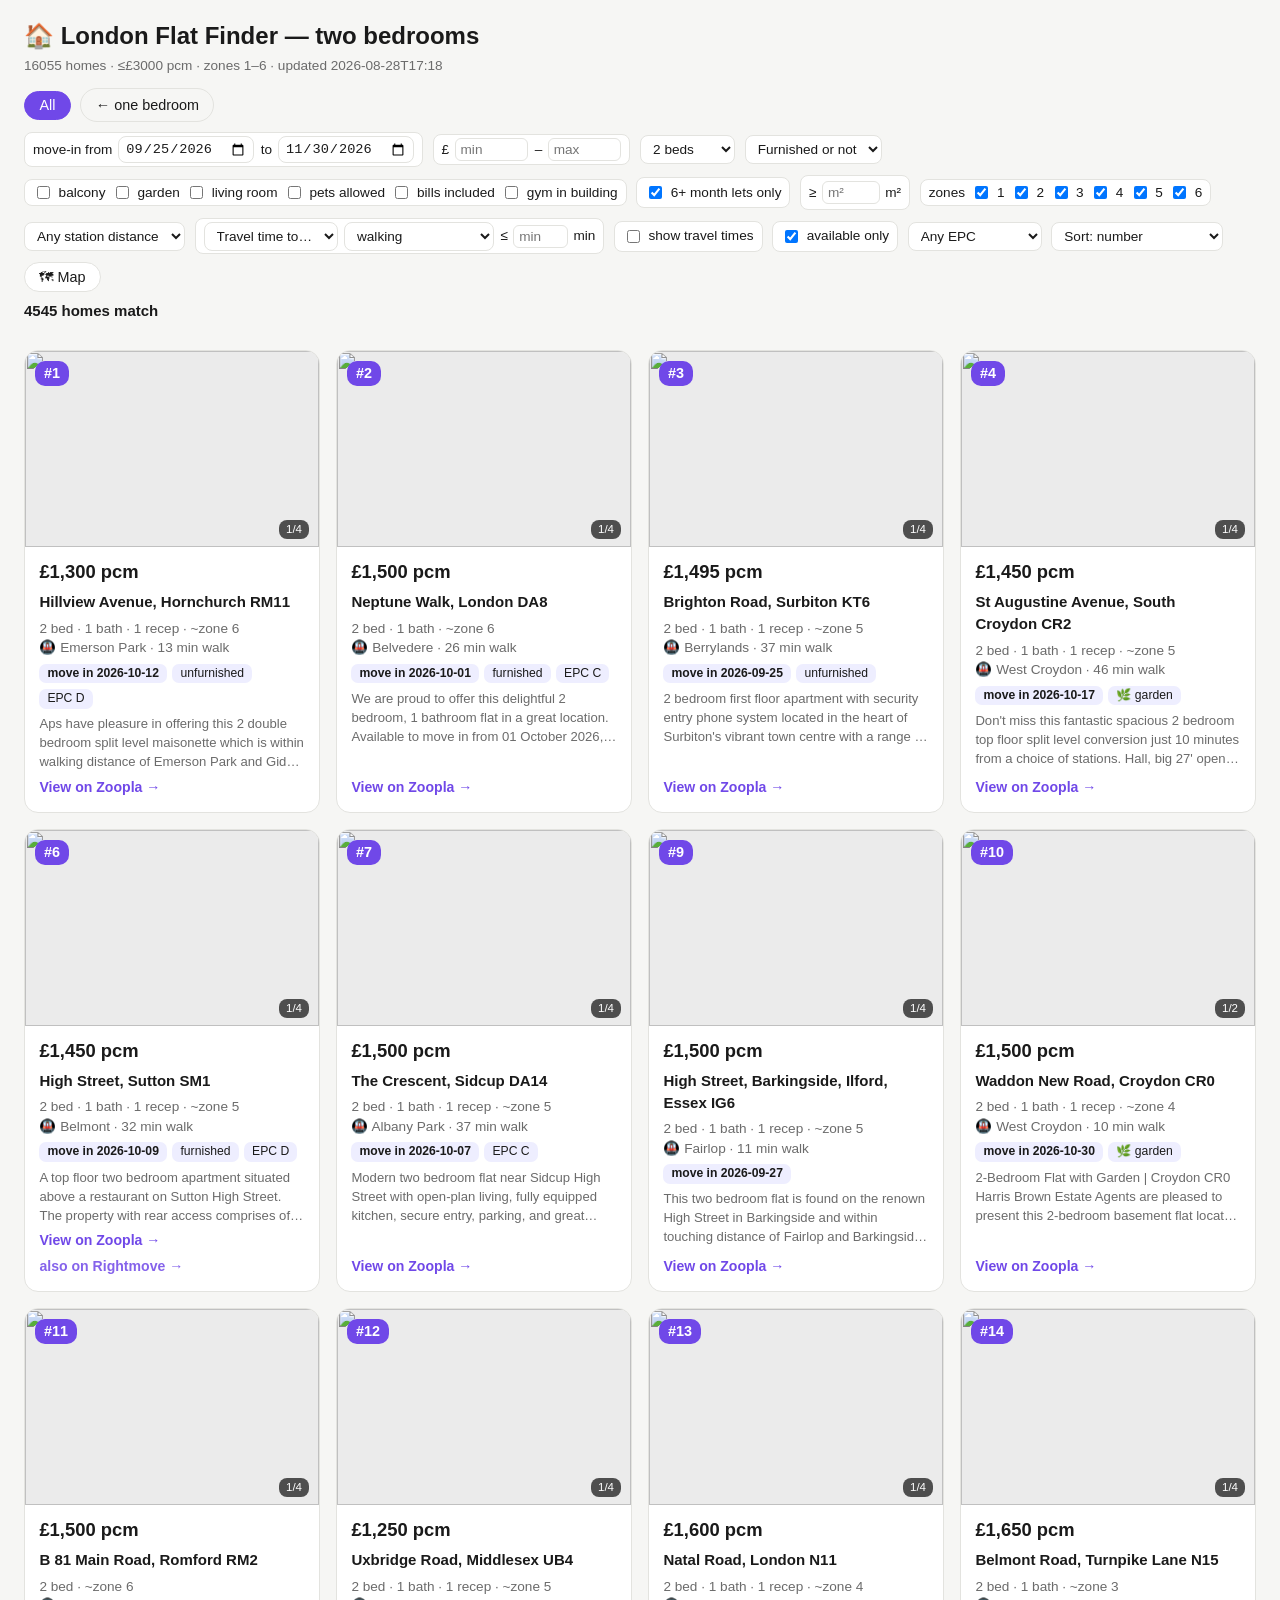
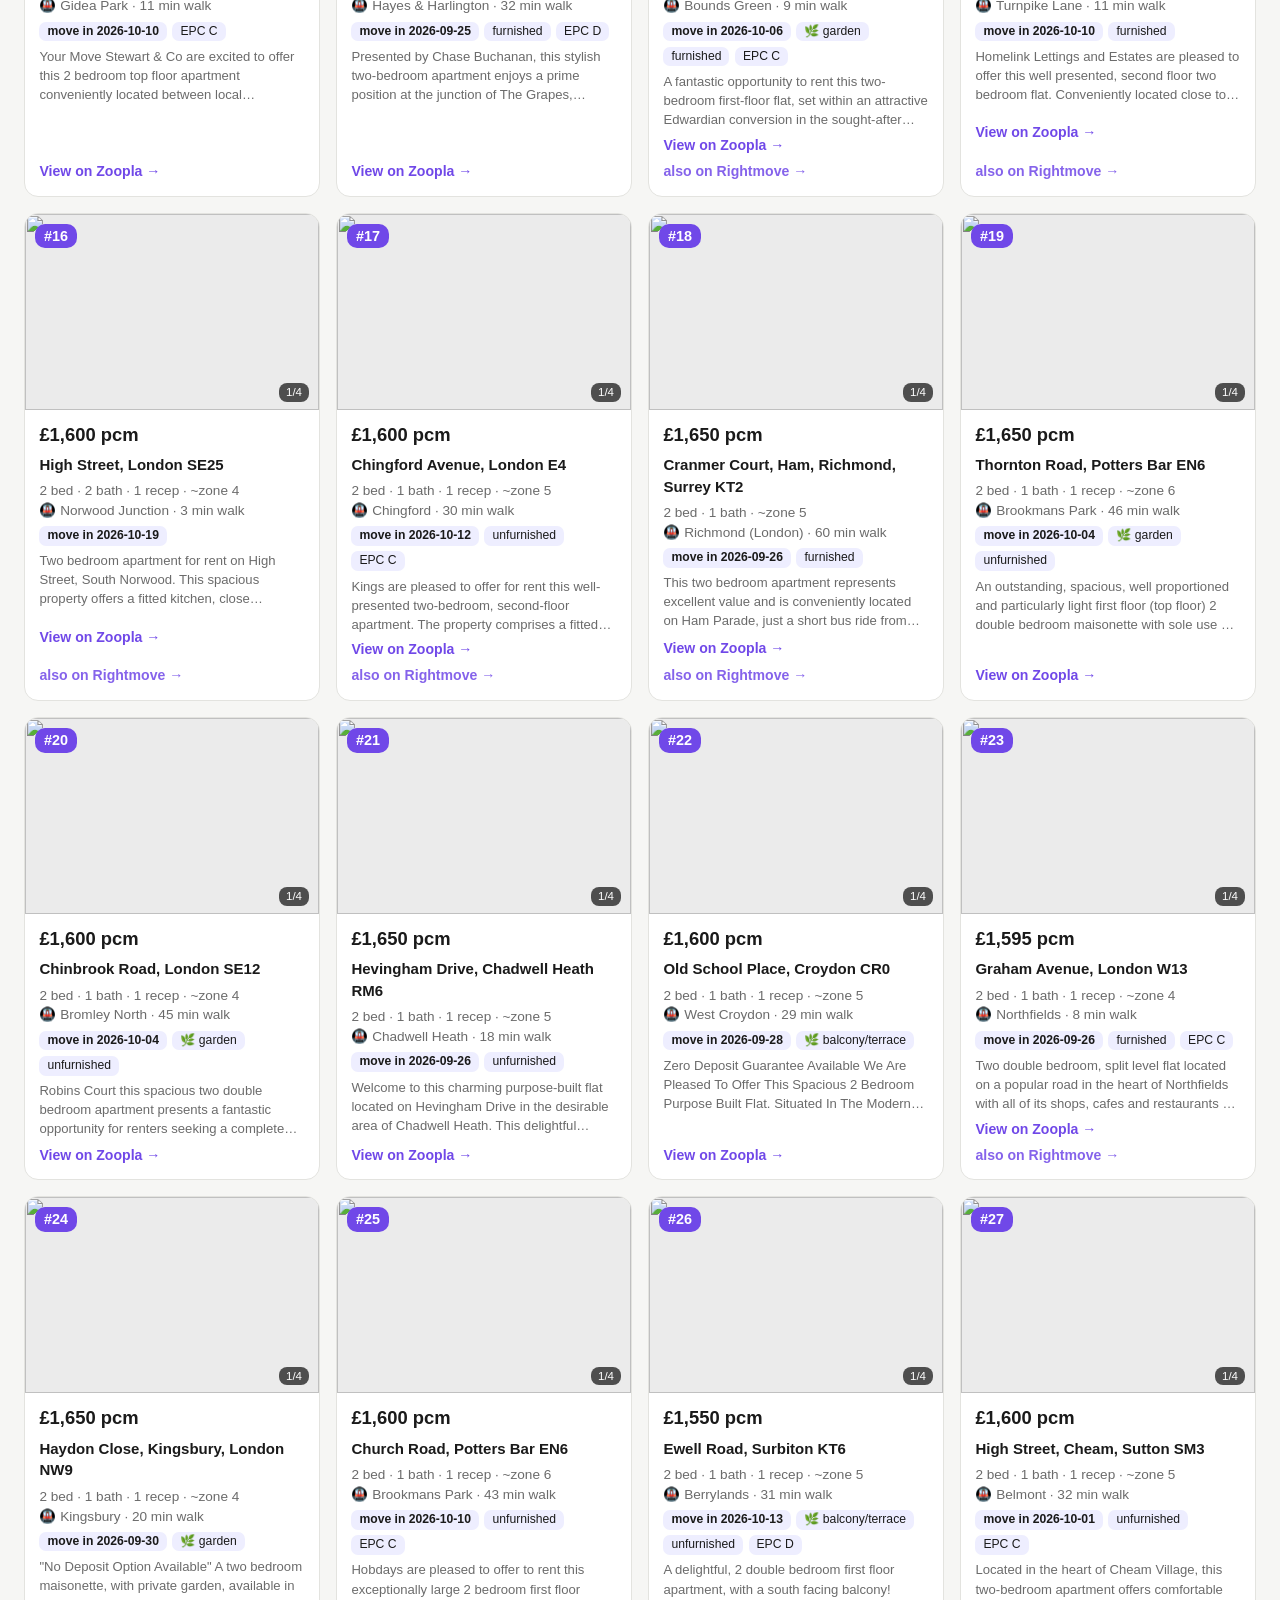
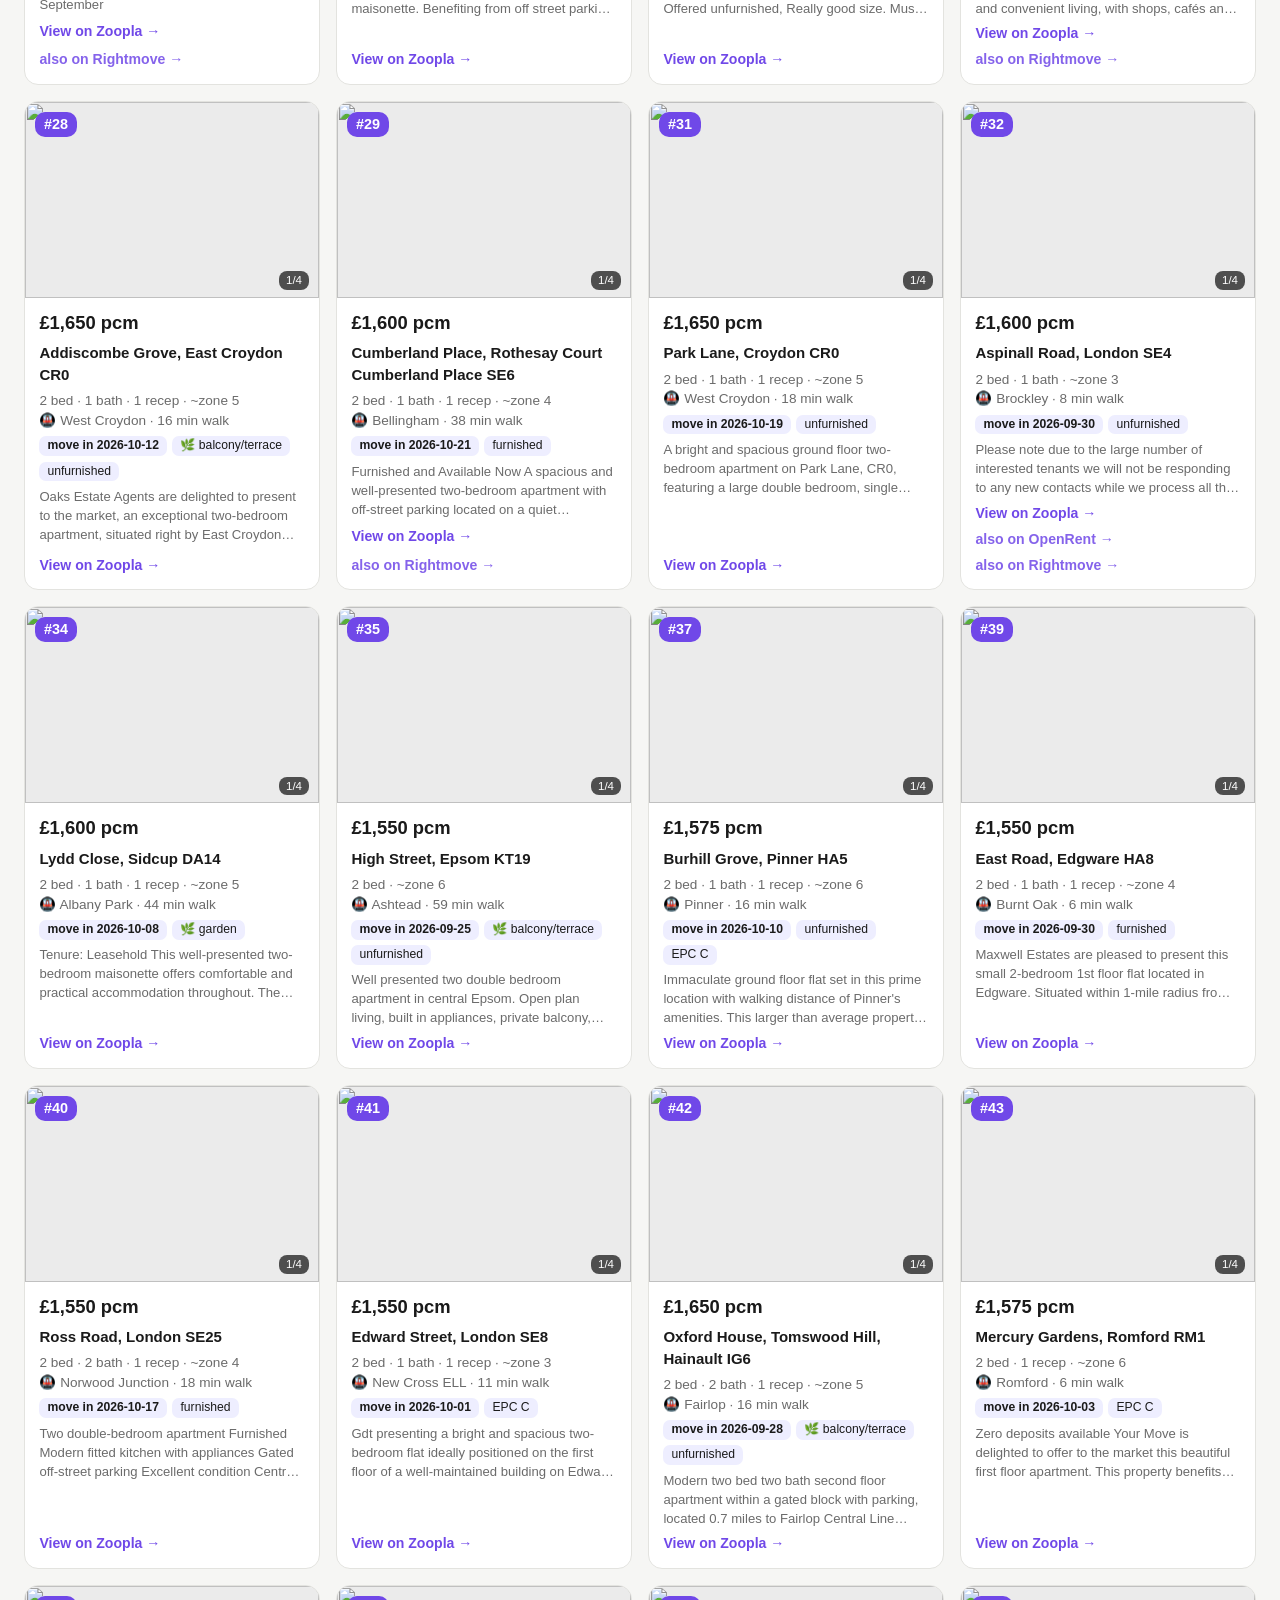
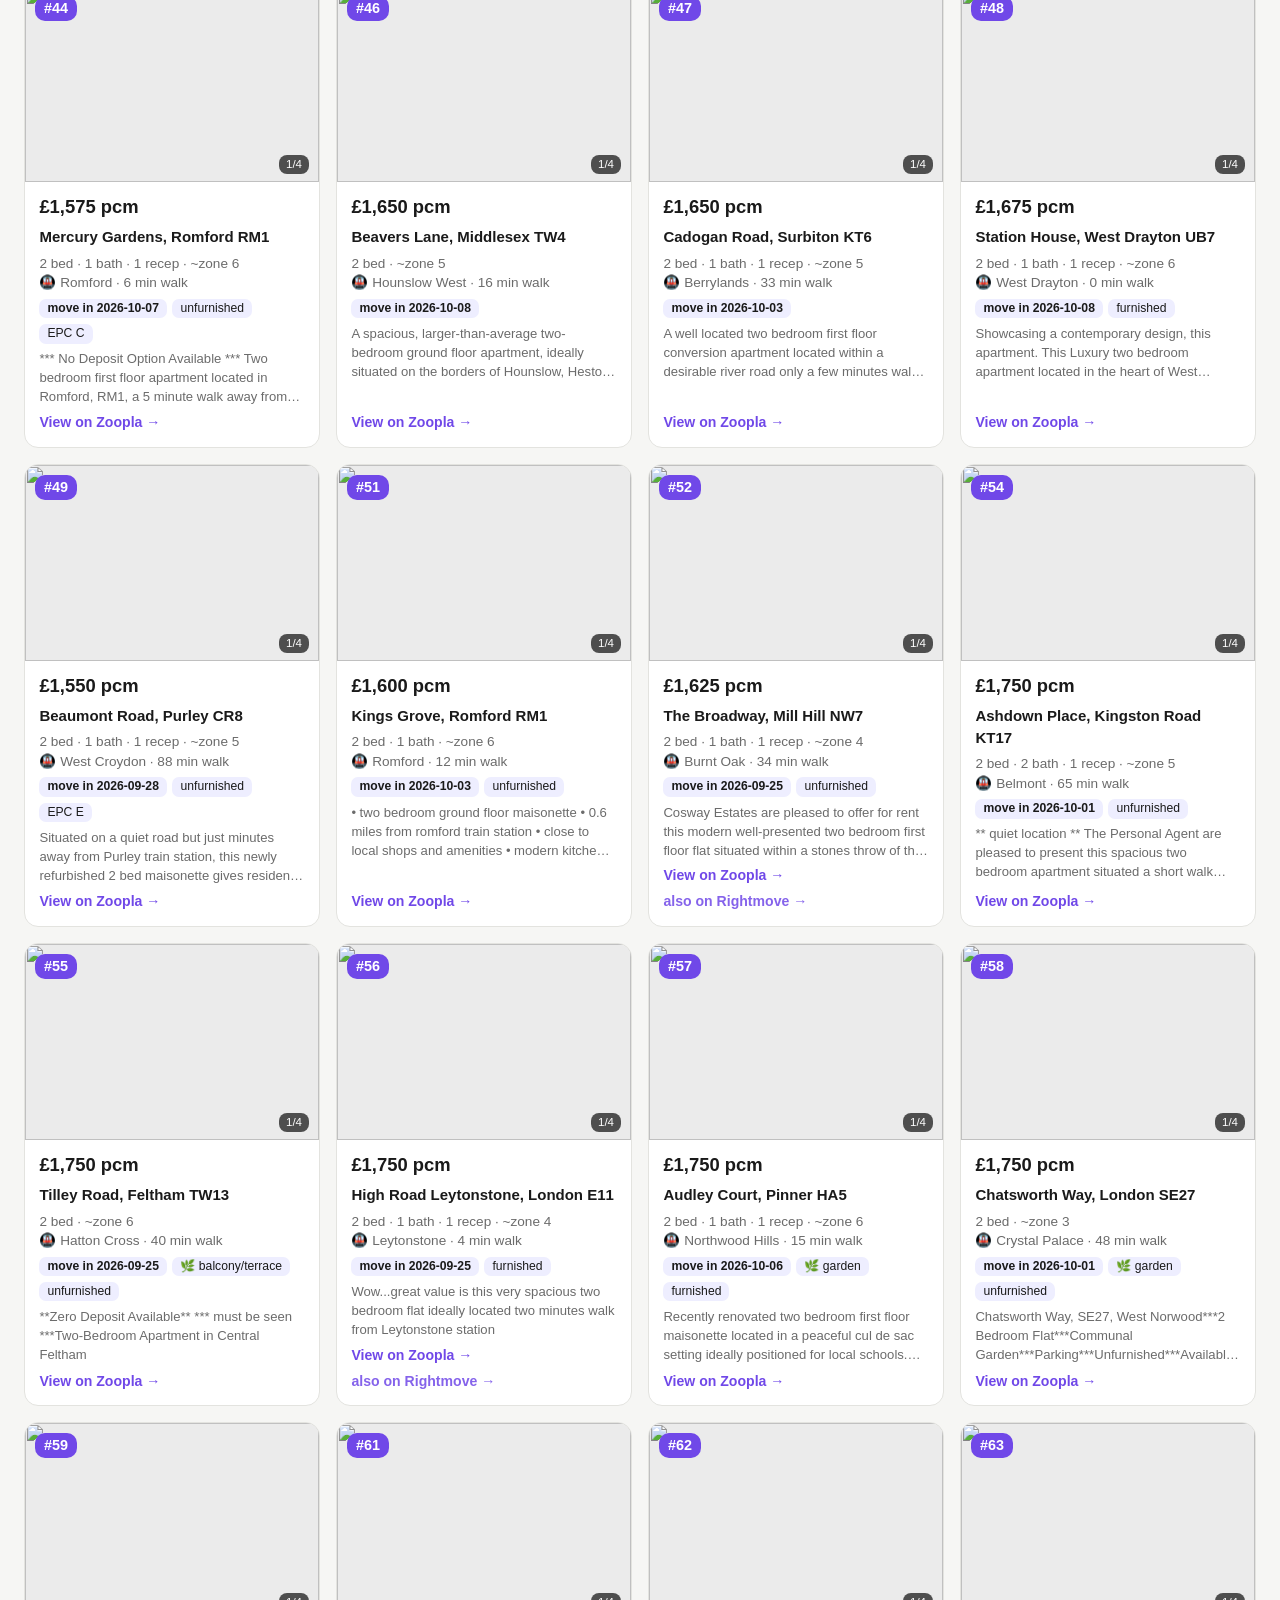
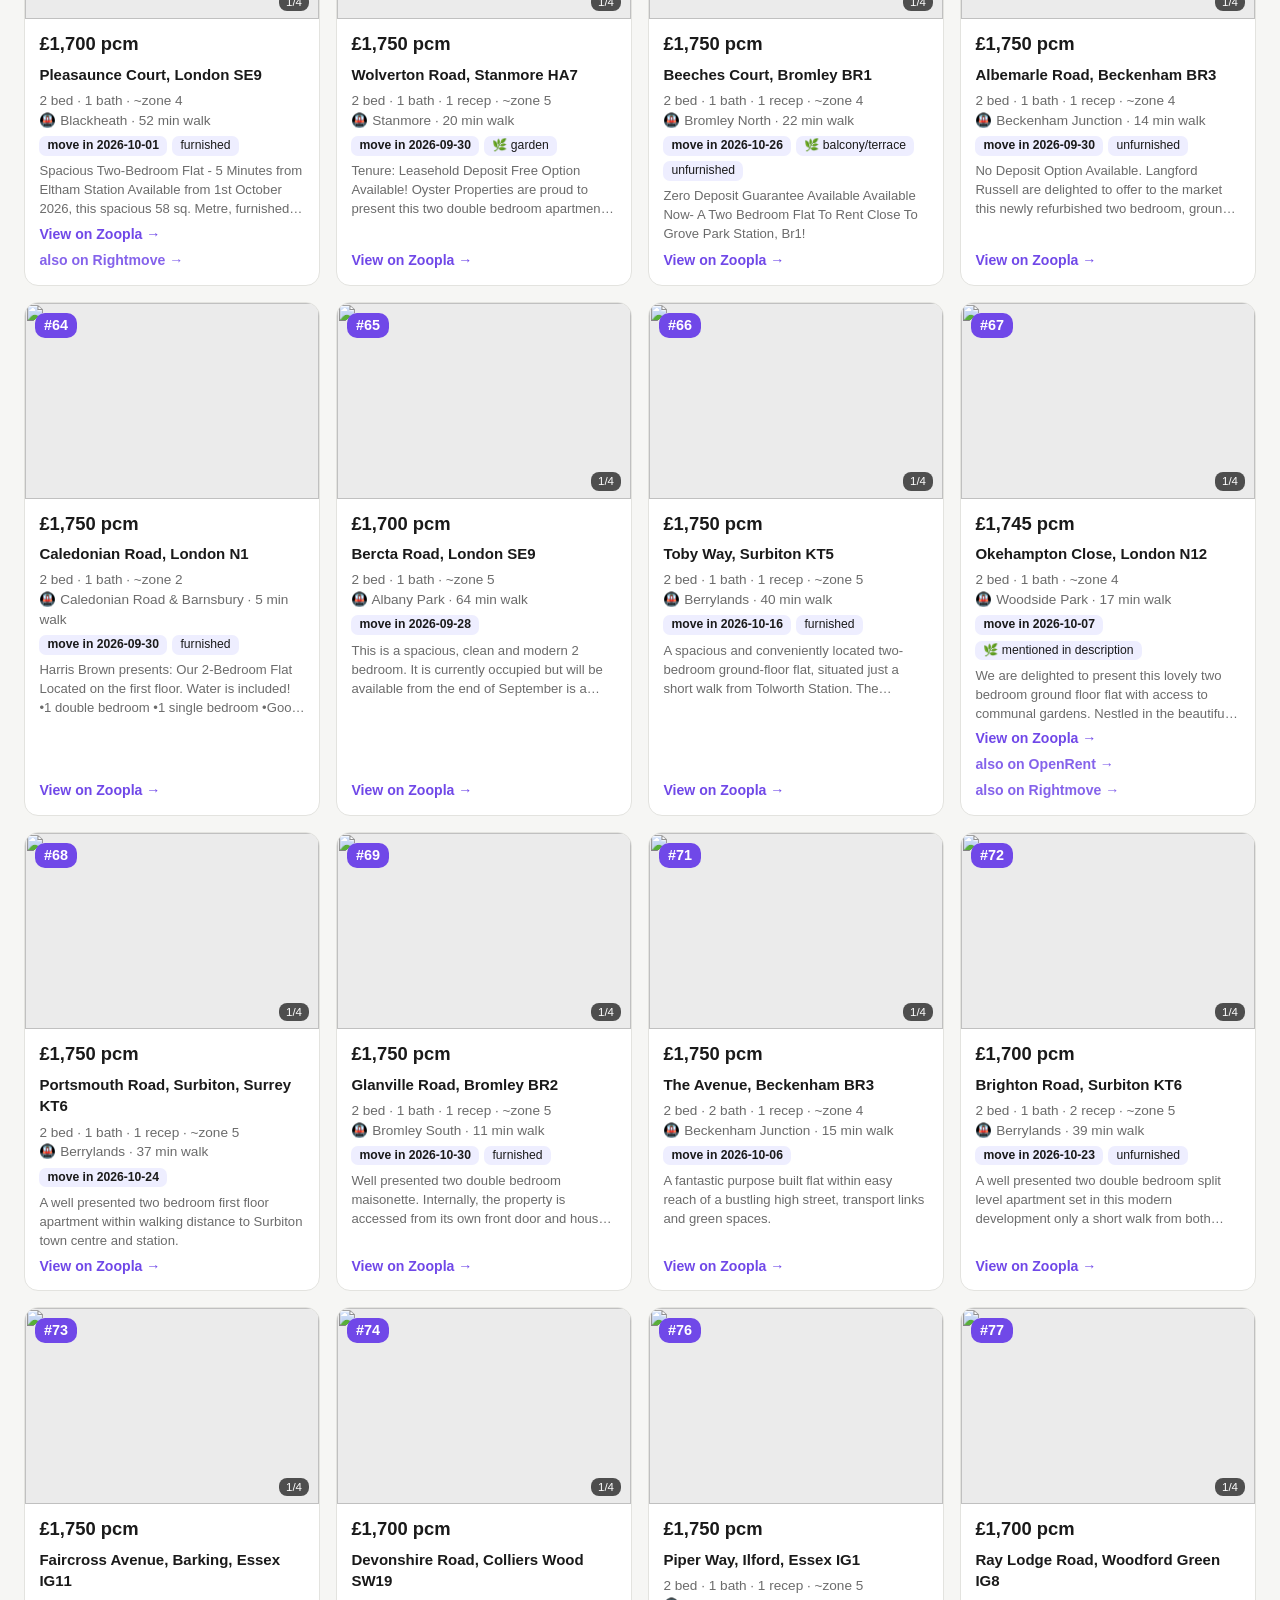
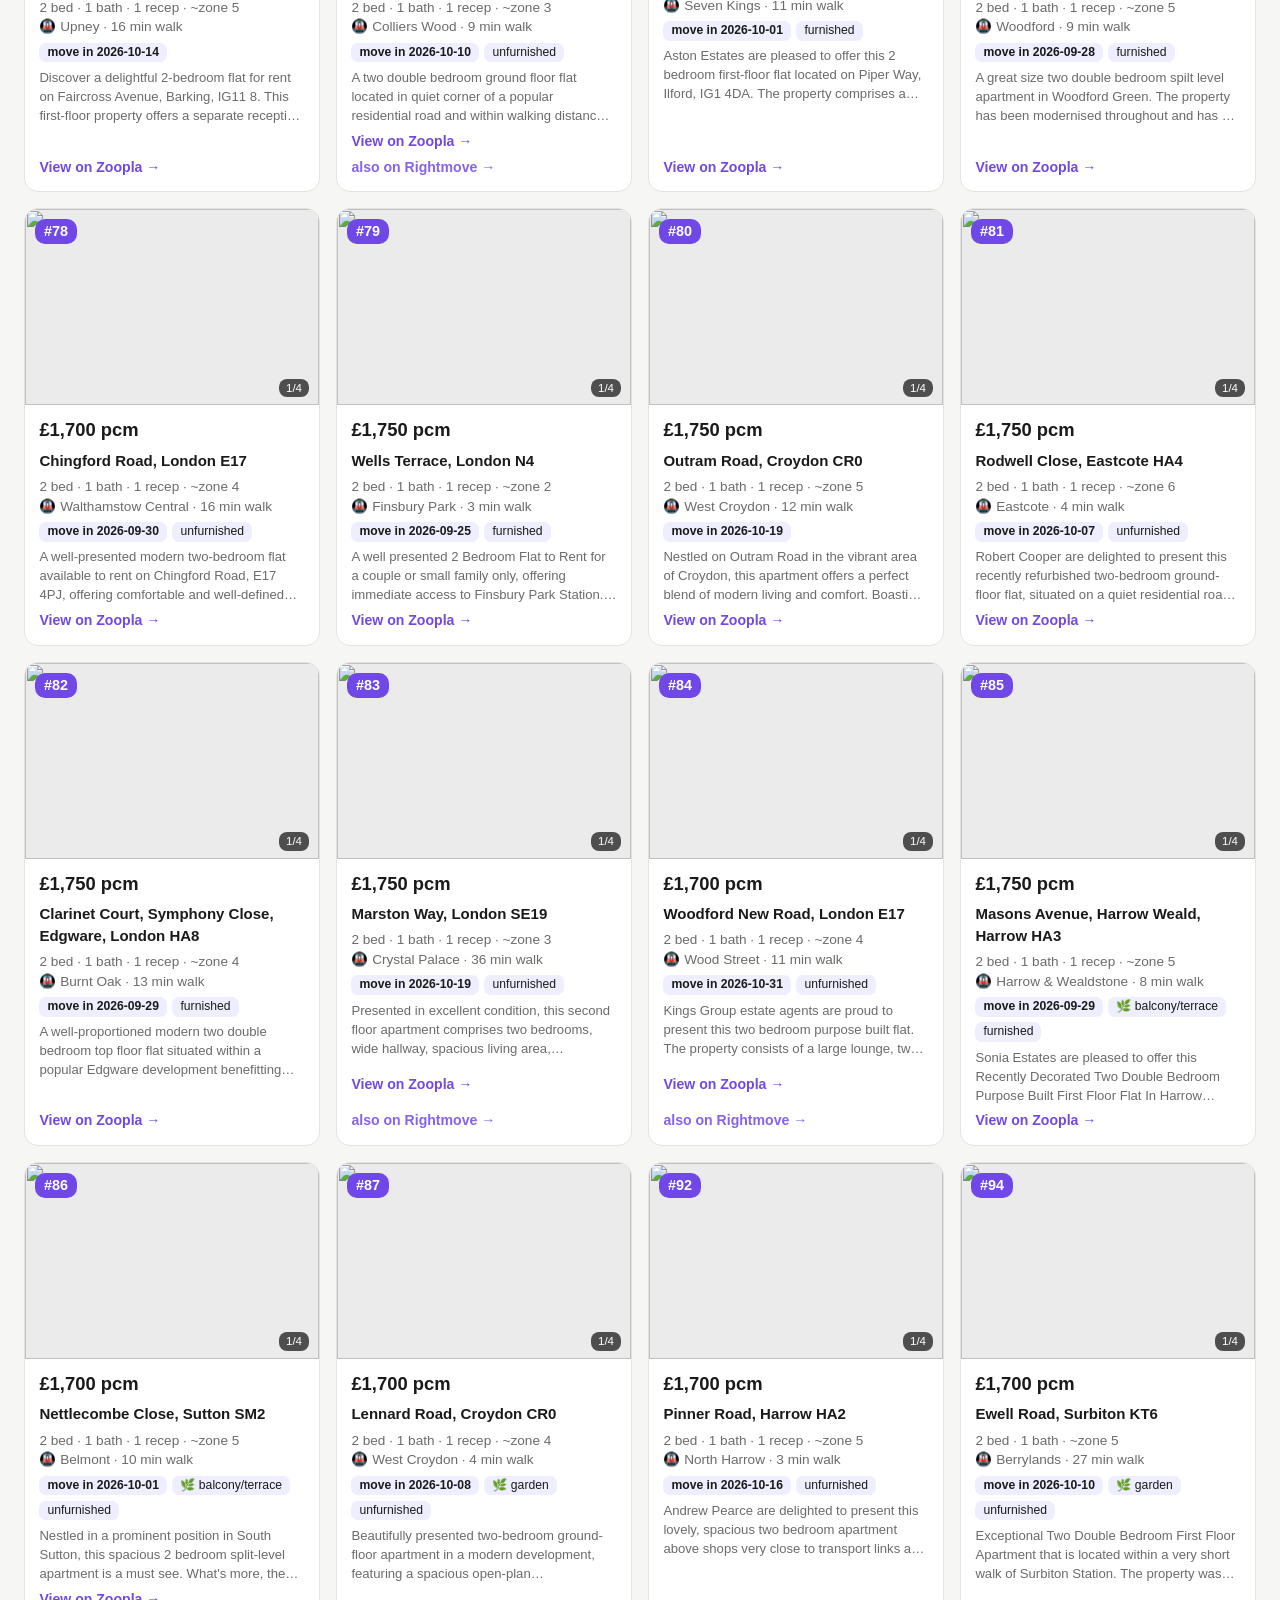
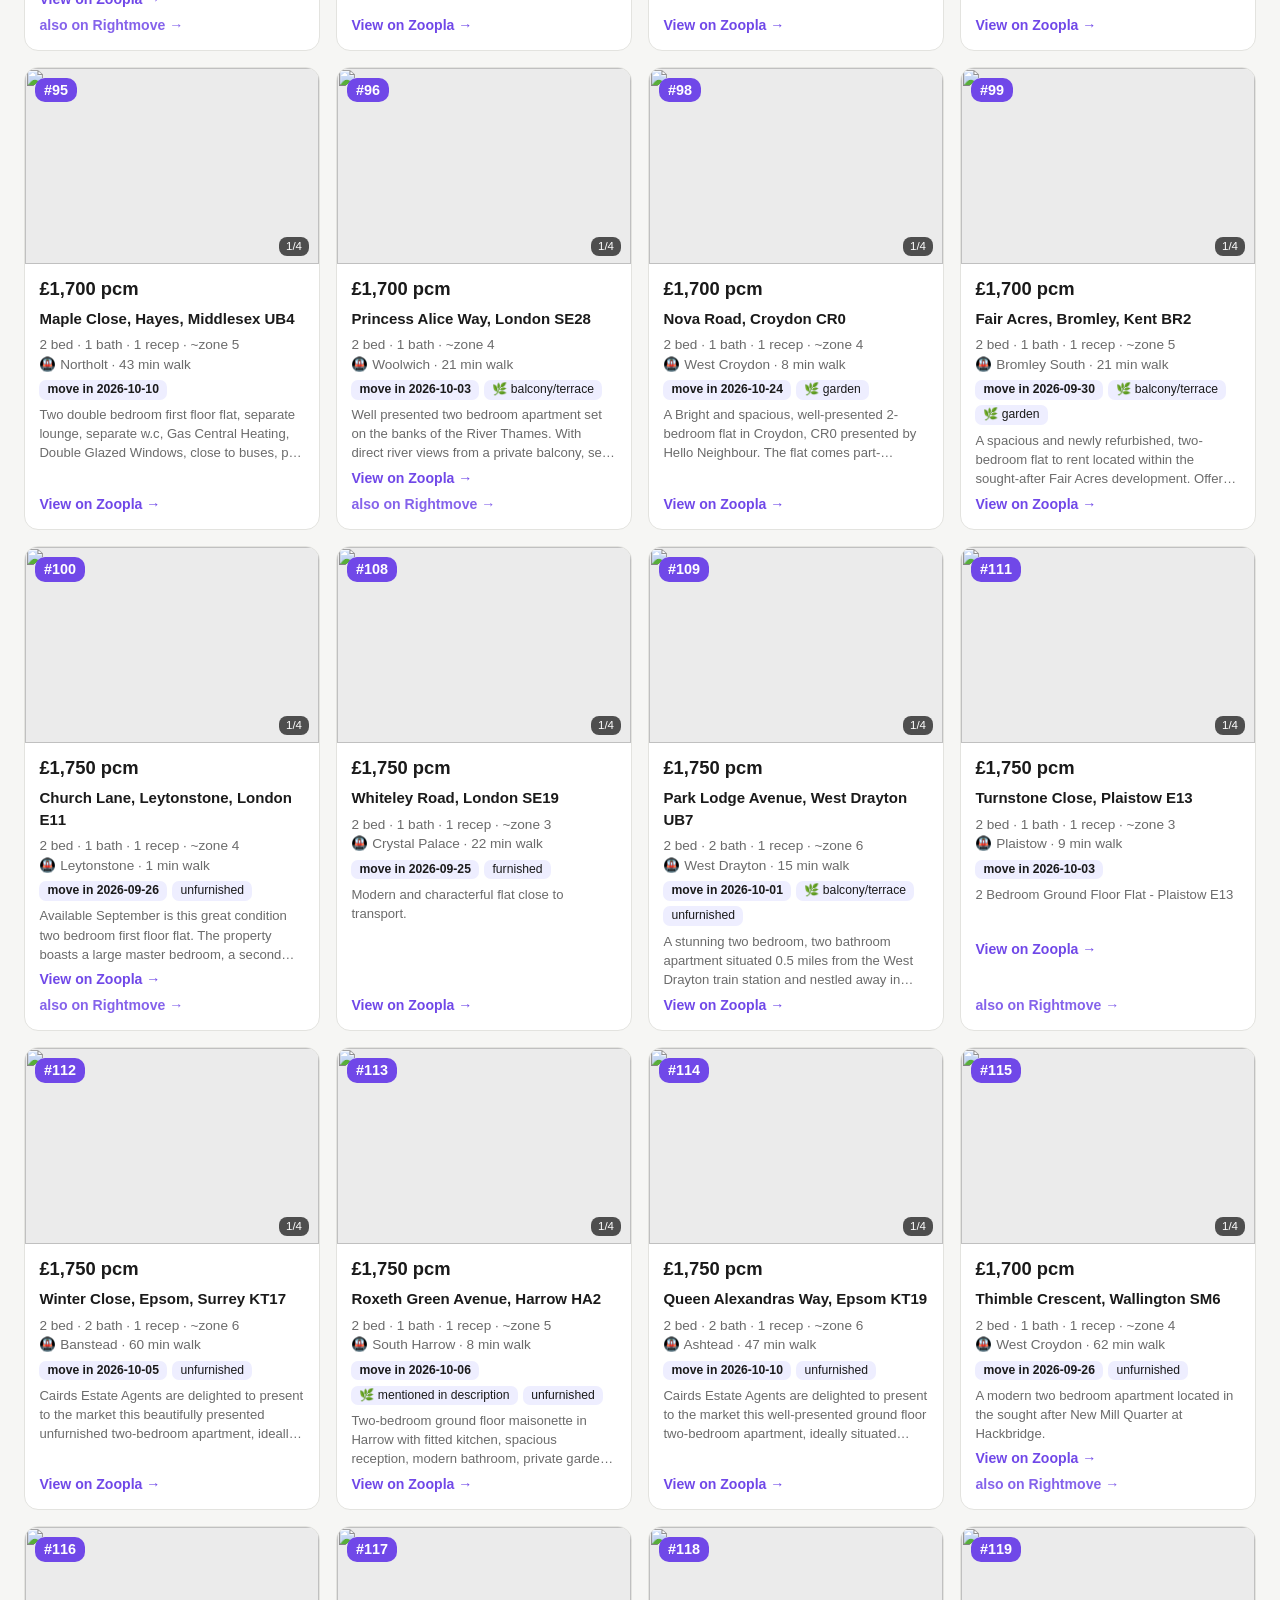
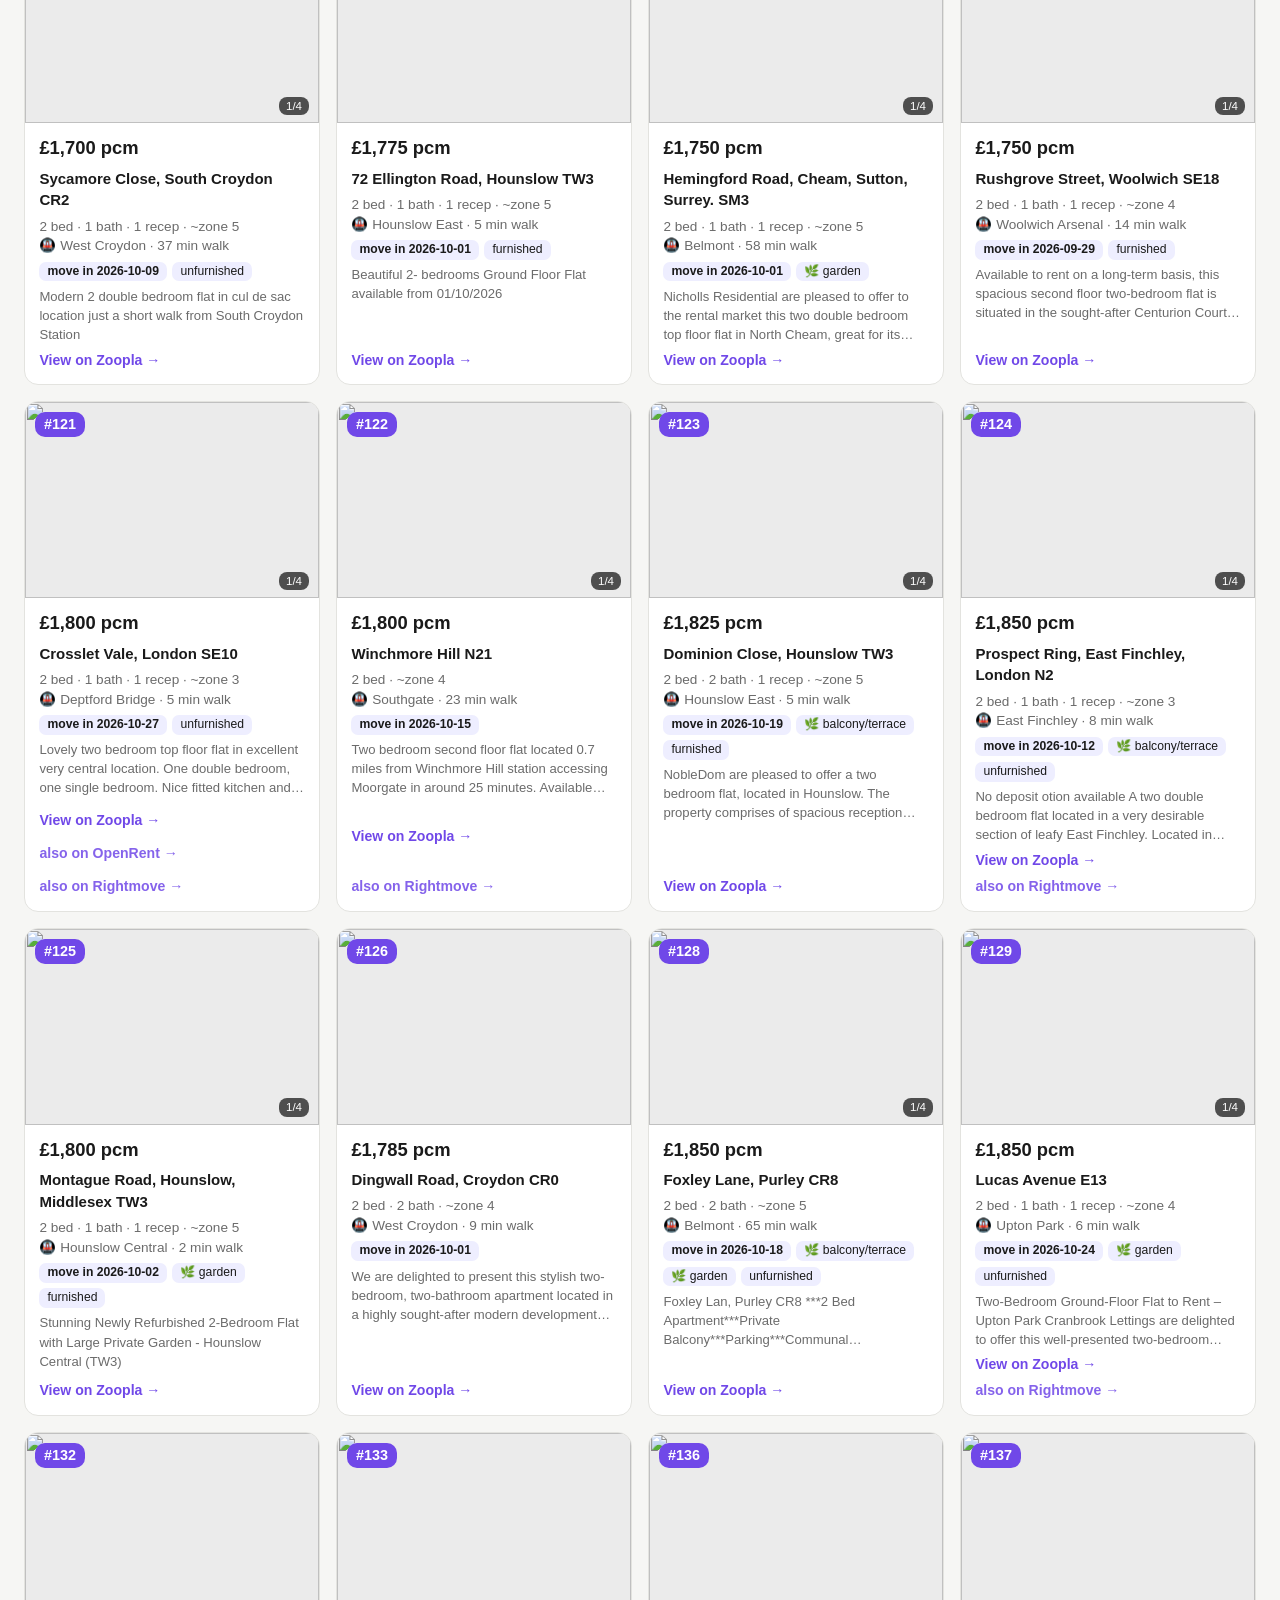
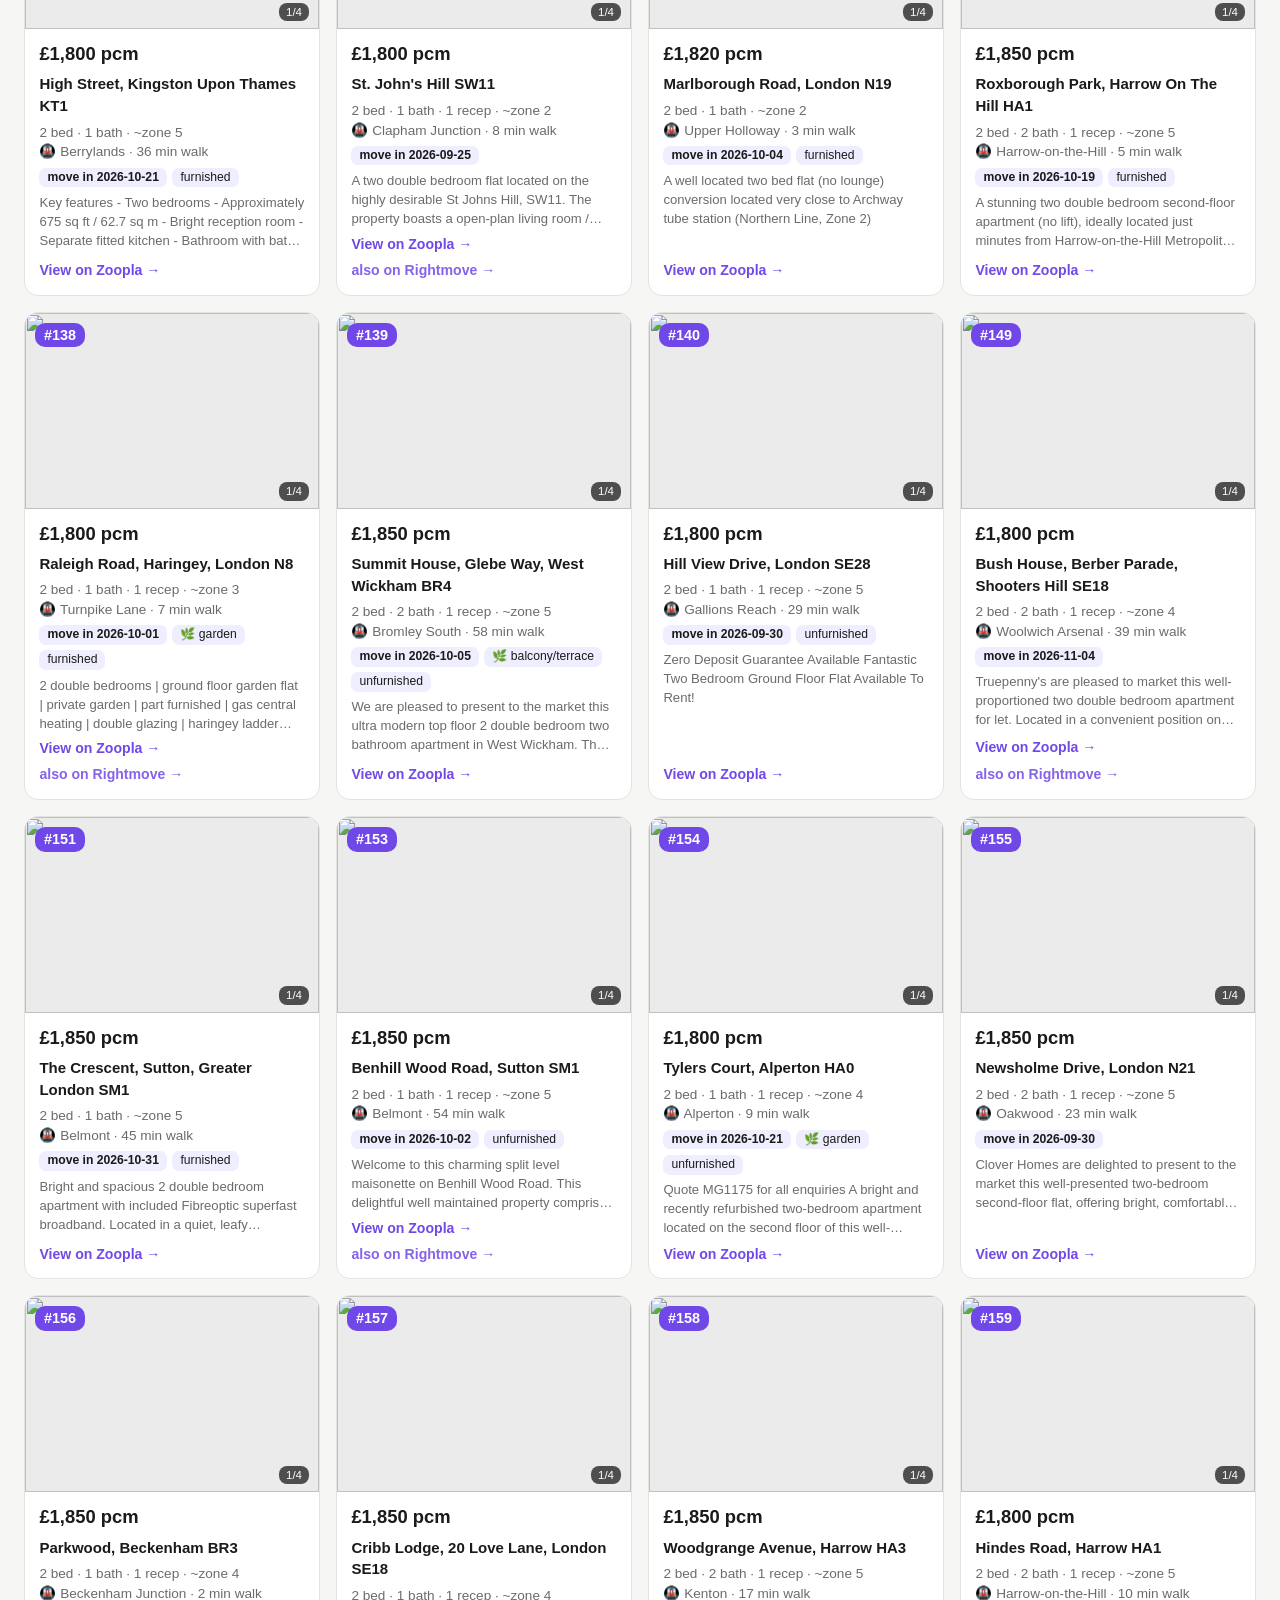
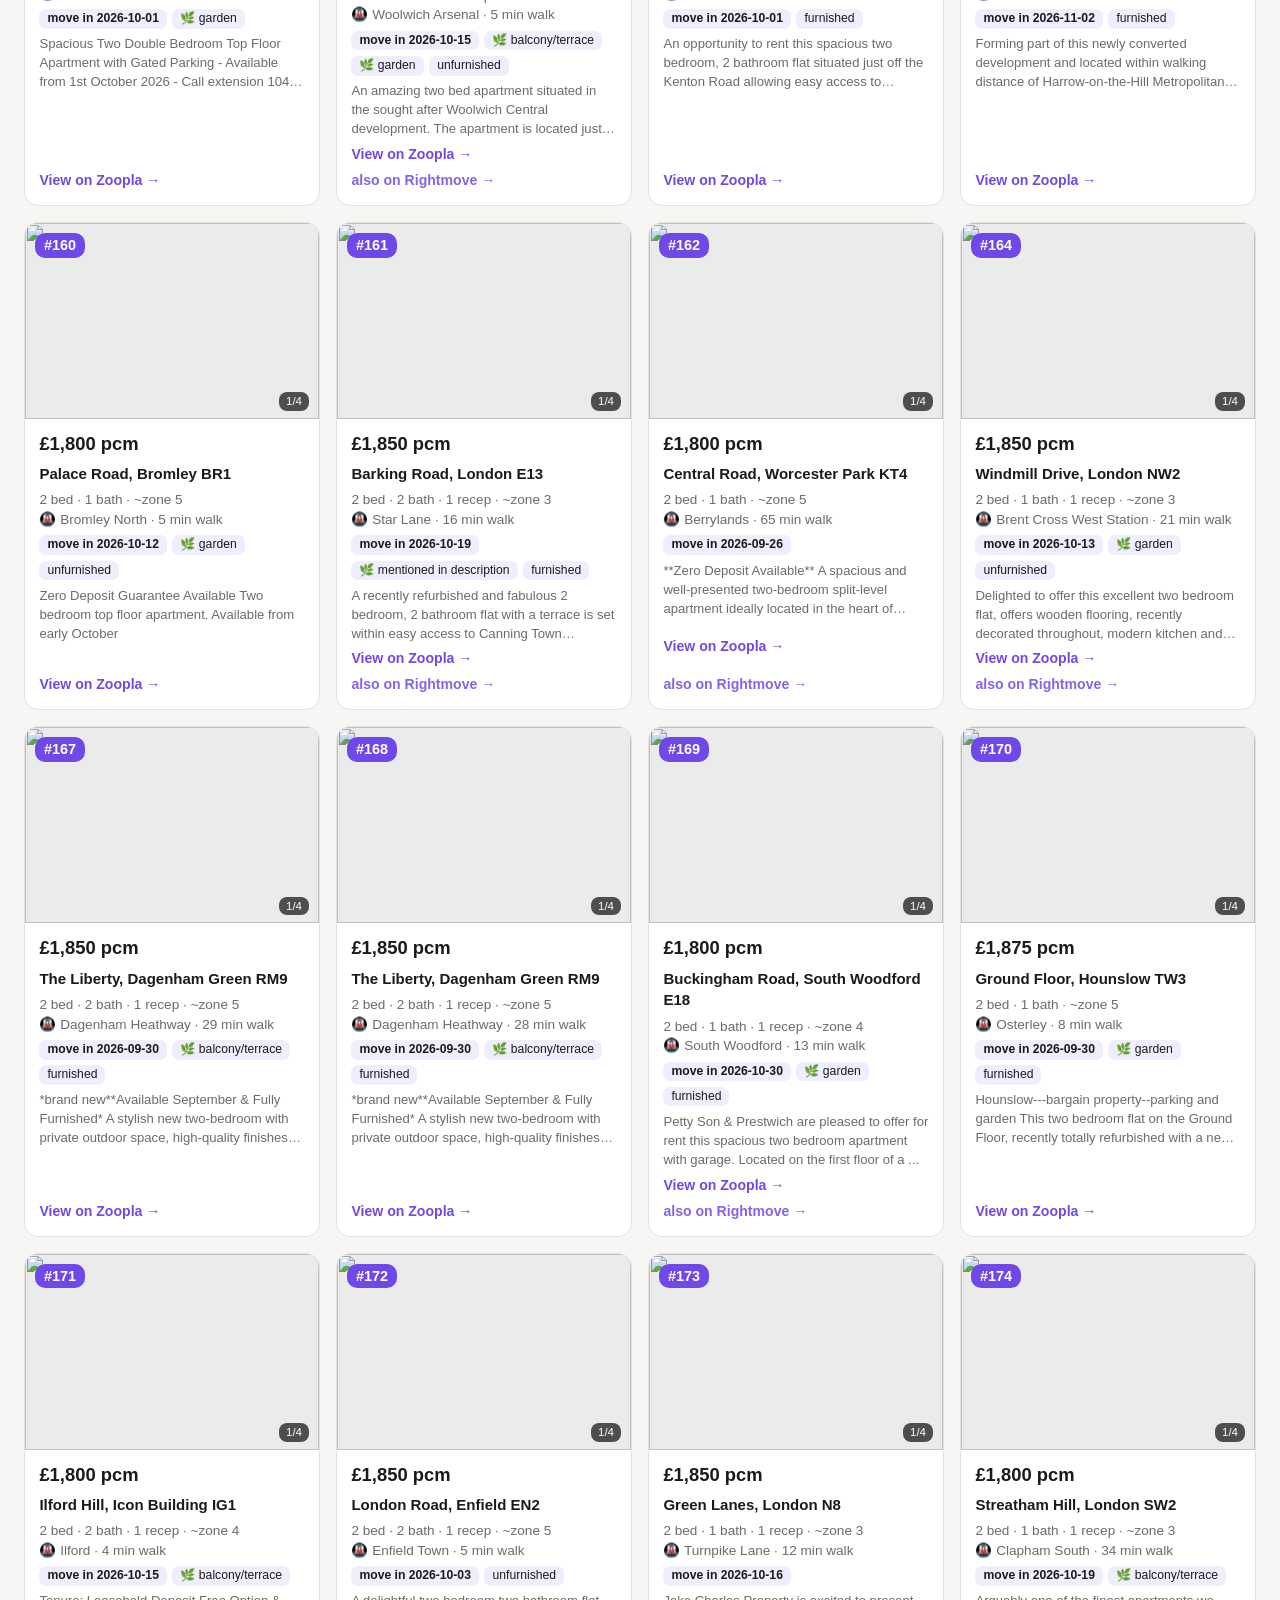
==== commit f322fbec: "Gym, bills-included, short-let, floor area and station lines; personal page defaults to 35 min to Wa" ====
--- a/docs/two/index.html
+++ b/docs/two/index.html
@@ -7,7 +7,7 @@
 <link rel="stylesheet" href="https://unpkg.com/leaflet@1.9.4/dist/leaflet.css">
 <link rel="stylesheet" href="https://unpkg.com/leaflet.markercluster@1.5.3/dist/MarkerCluster.css">
 <link rel="stylesheet" href="https://unpkg.com/leaflet.markercluster@1.5.3/dist/MarkerCluster.Default.css">
-<link rel="stylesheet" href="../style.css?v=7">
+<link rel="stylesheet" href="../style.css?v=8">
 <link id="favicon" rel="icon" href="data:image/svg+xml,<svg xmlns='http://www.w3.org/2000/svg' viewBox='0 0 100 100'><text y='.9em' font-size='90'>🏠</text></svg>">
 </head>
 <body>
@@ -39,7 +39,11 @@
       <label class="chk"><input type="checkbox" id="fGarden"> garden</label>
       <label class="chk"><input type="checkbox" id="fLiving"> living room</label>
       <label class="chk"><input type="checkbox" id="fPets"> pets allowed</label>
+      <label class="chk"><input type="checkbox" id="fBills"> bills included</label>
+      <label class="chk"><input type="checkbox" id="fGym"> gym in building</label>
     </span>
+    <label class="chk"><input type="checkbox" id="fLong" checked> 6+ month lets only</label>
+    <label class="chk">≥ <input type="number" id="minSqm" placeholder="m²" min="0" step="5" style="width:3.6rem"> m²</label>
     <span class="group" id="zones"></span>
     <select id="stationMax">
       <option value="any">Any station distance</option>
@@ -94,6 +98,6 @@
   links: [["← one bedroom", "../"]]
 };
 </script>
-<script src="../app.js?v=7"></script>
+<script src="../app.js?v=8"></script>
 </body>
 </html>
--- a/docs/style.css
+++ b/docs/style.css
@@ -123,3 +123,6 @@
     --accent: #b0651f; --badge: #efe4d2; --border: #e4d8c4; --new: #2f7d32; }
 }
 .tab.link { text-decoration: none; color: var(--text); }
+.badge.gym { background: #2563eb22; color: #1d4ed8; font-weight: 600; }
+.badge.bills { background: #16a34a22; color: #15803d; }
+.badge.shortlet { background: #dc262622; color: #b91c1c; font-weight: 600; }
